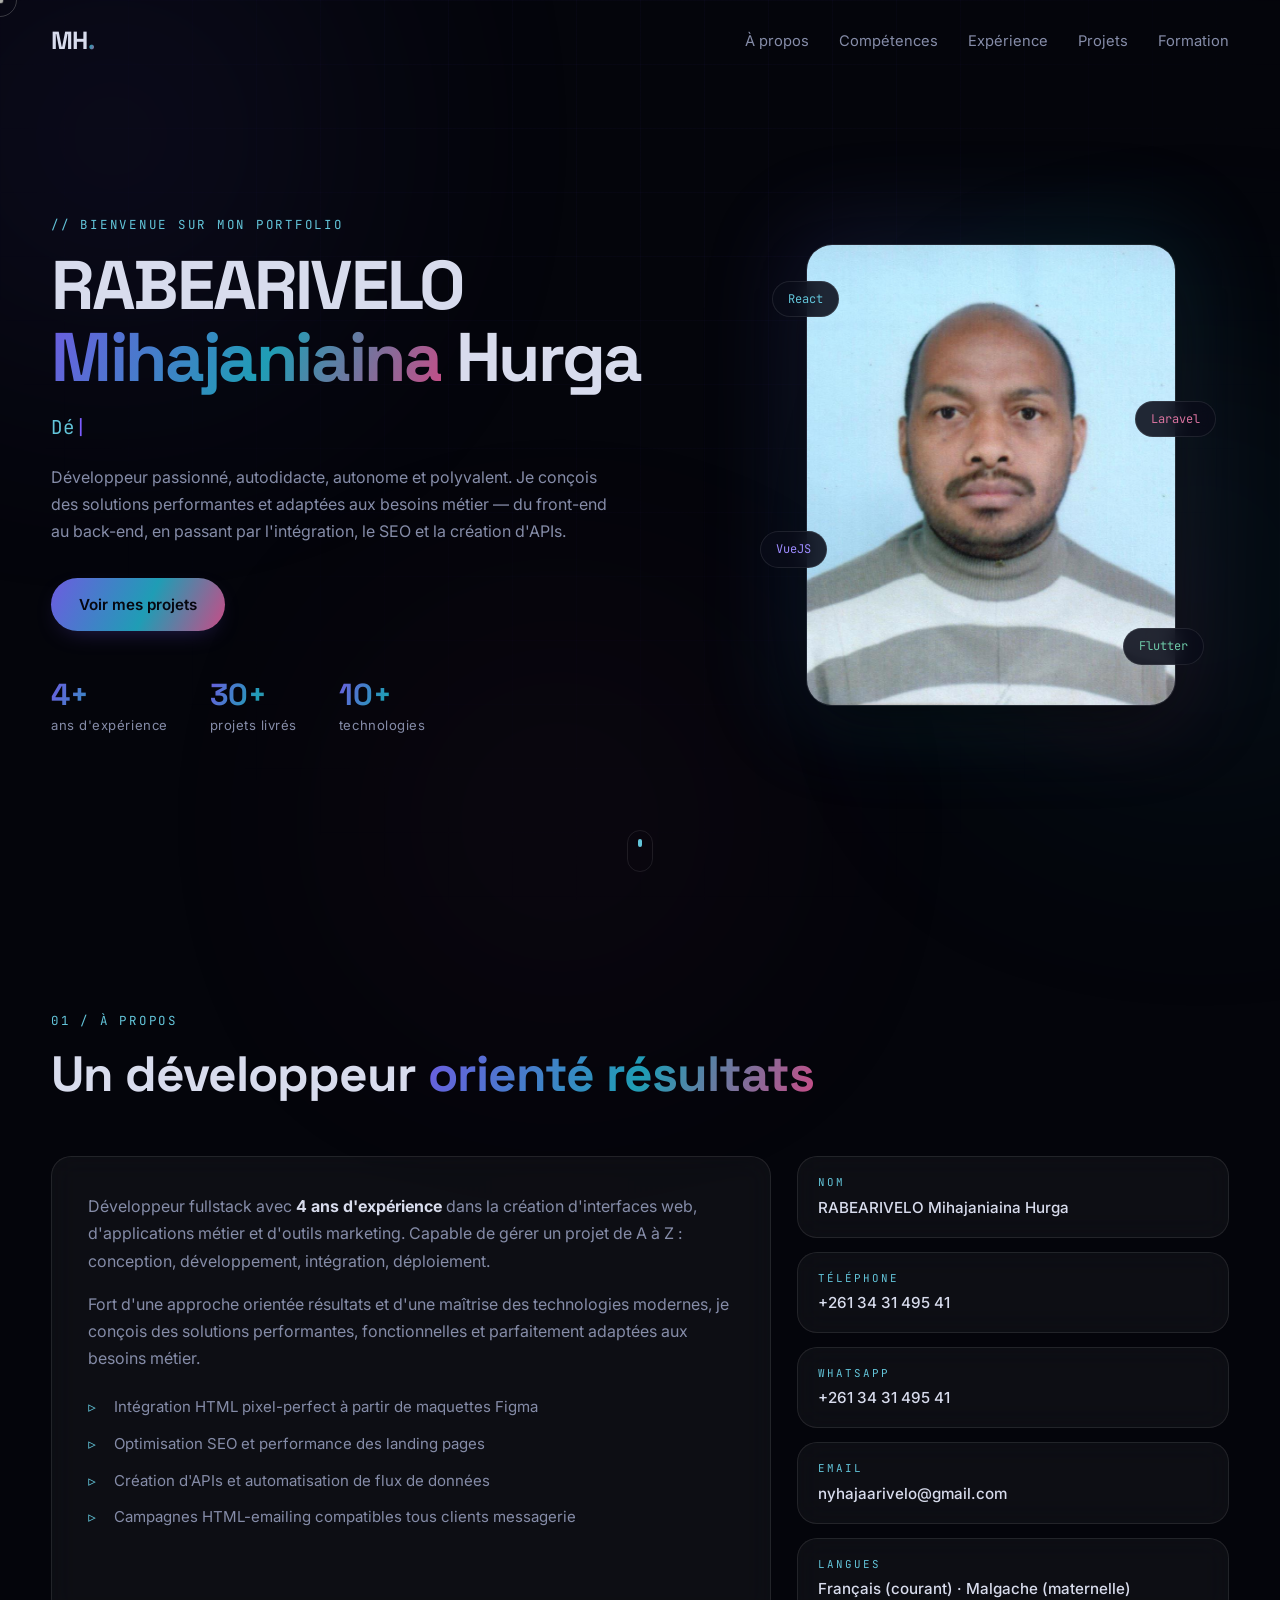
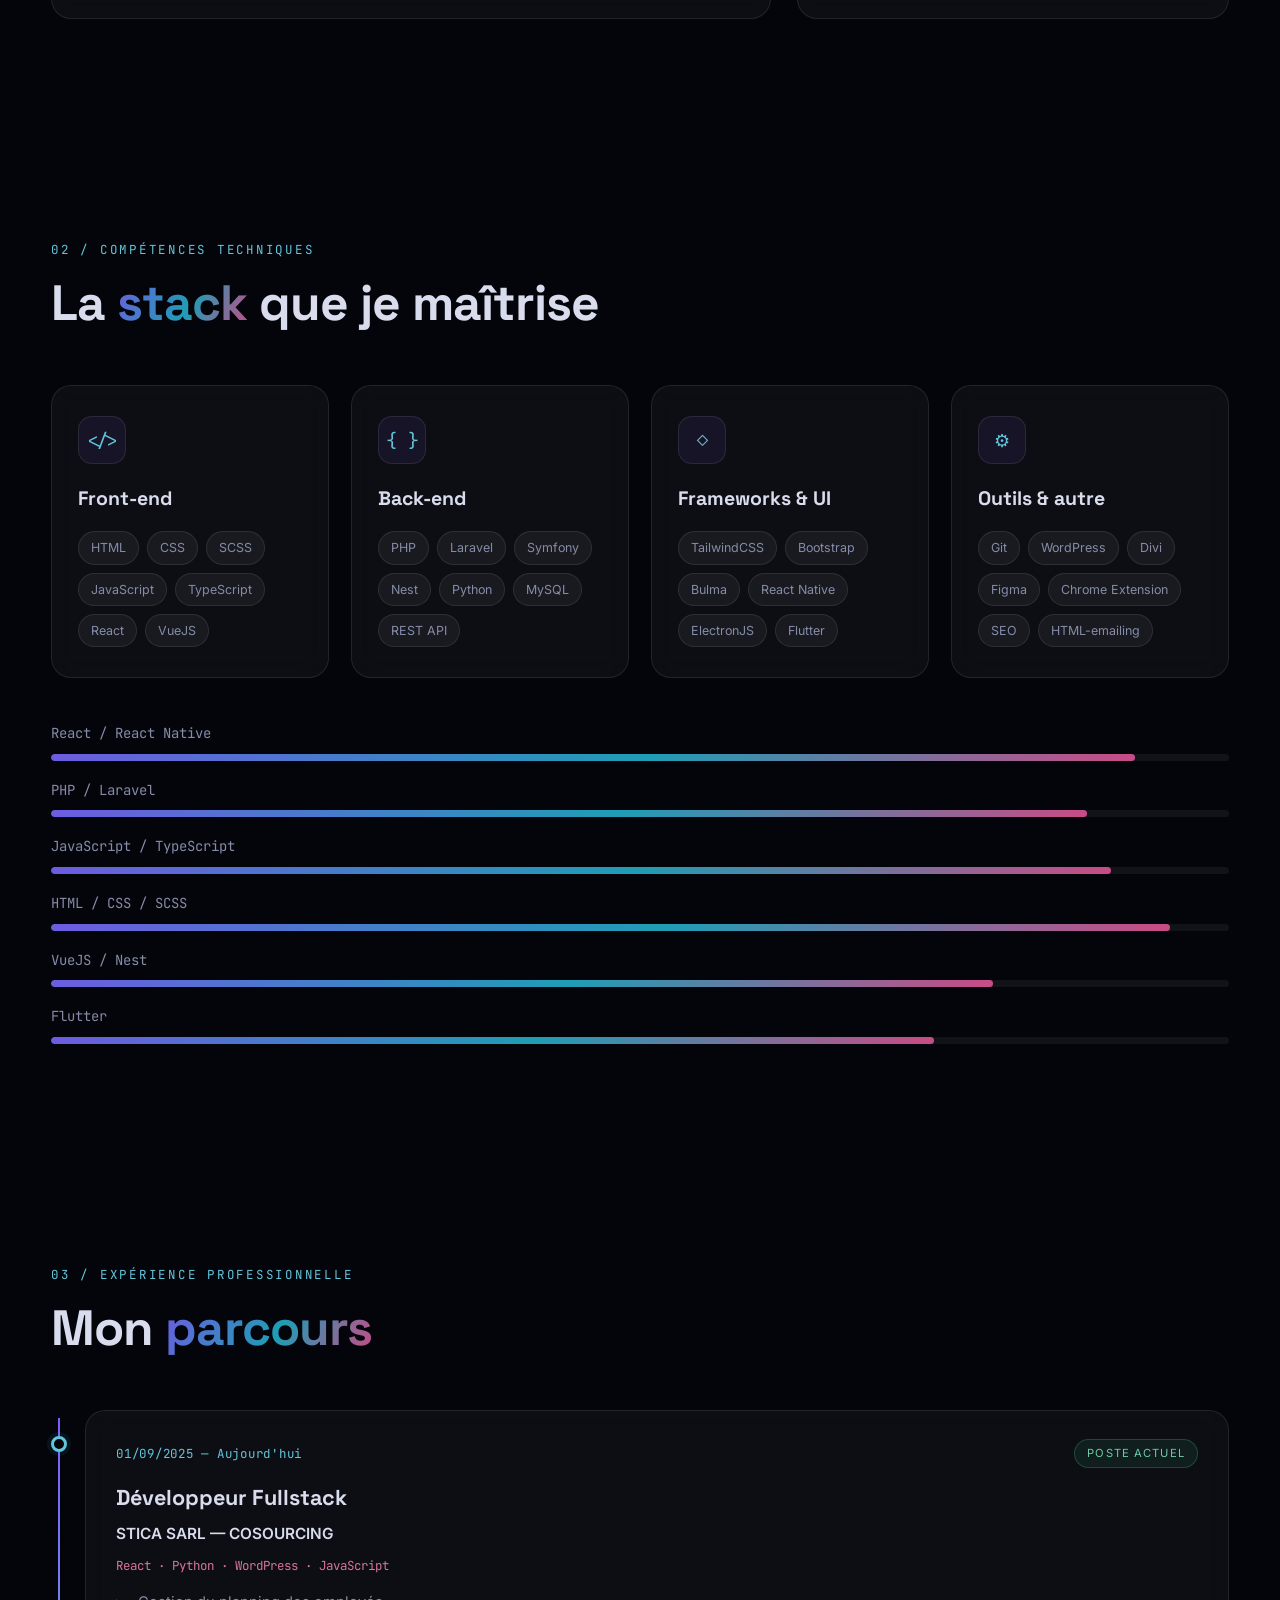
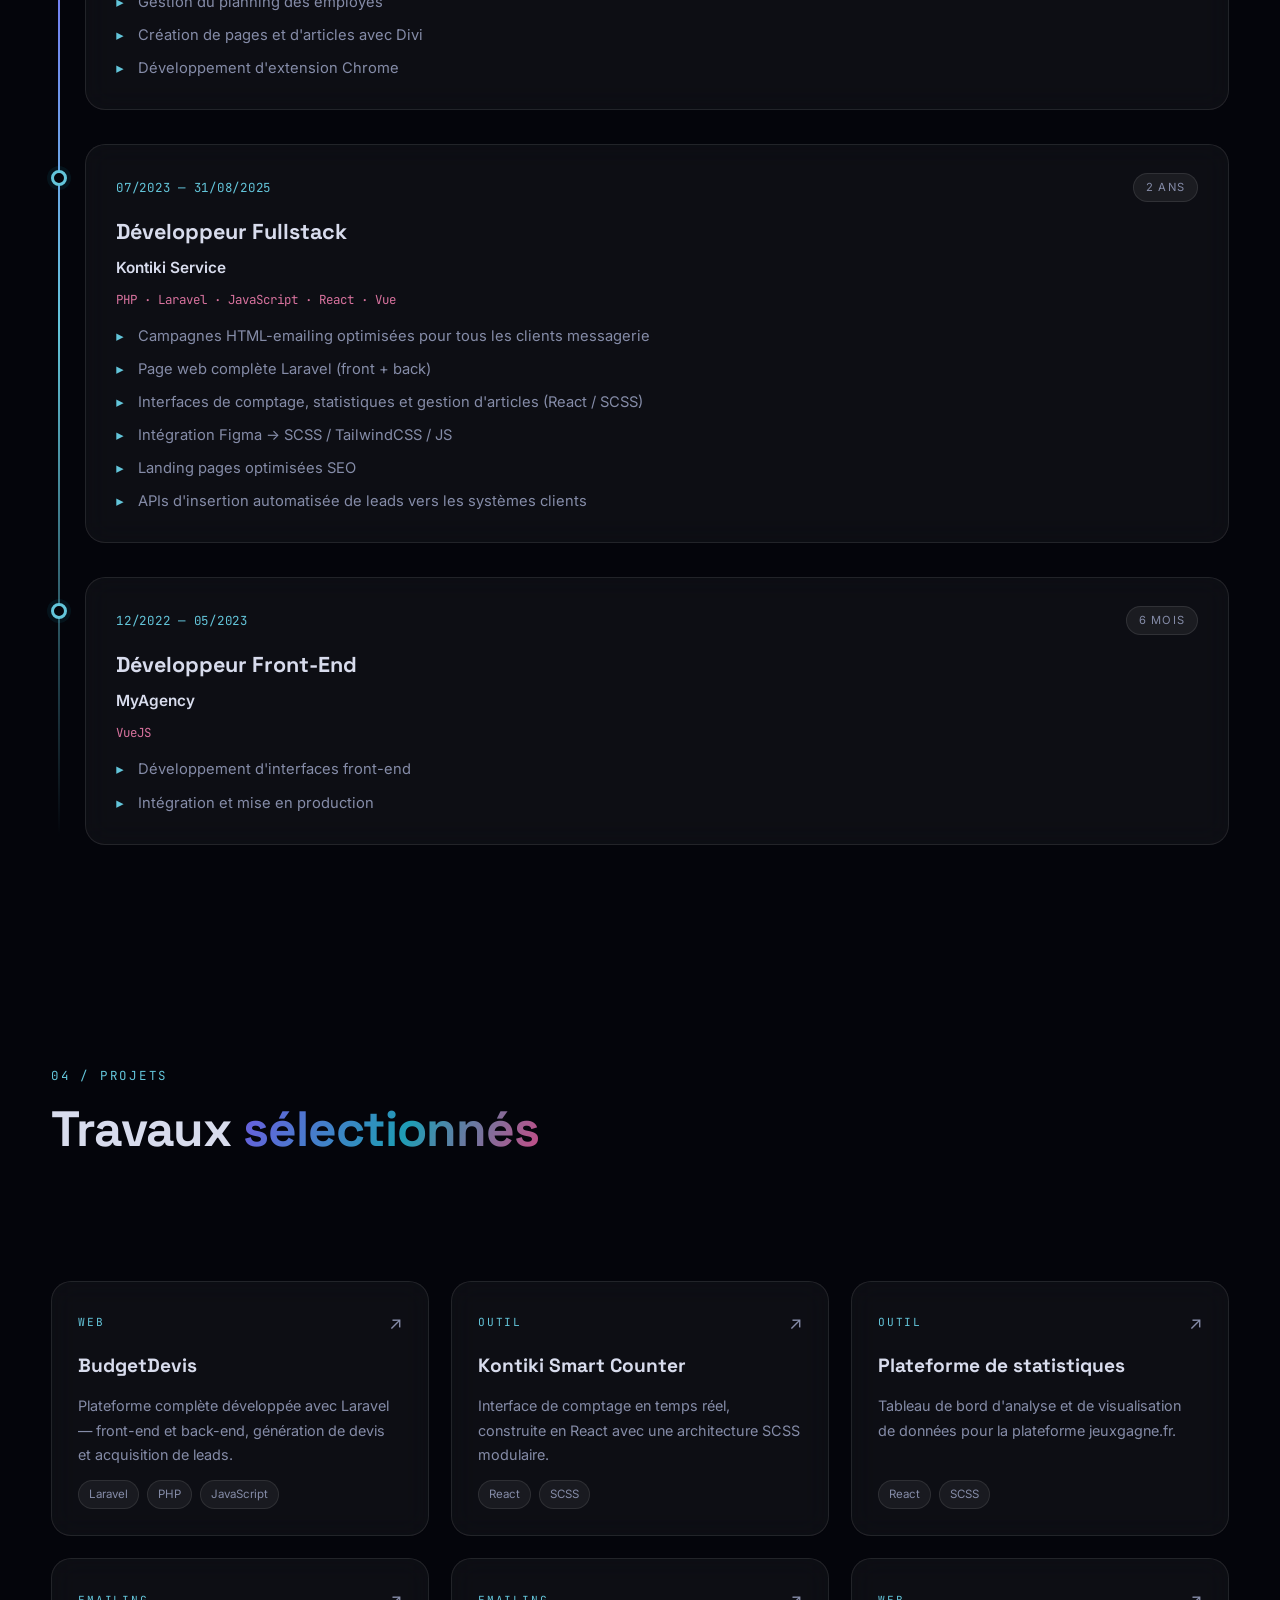
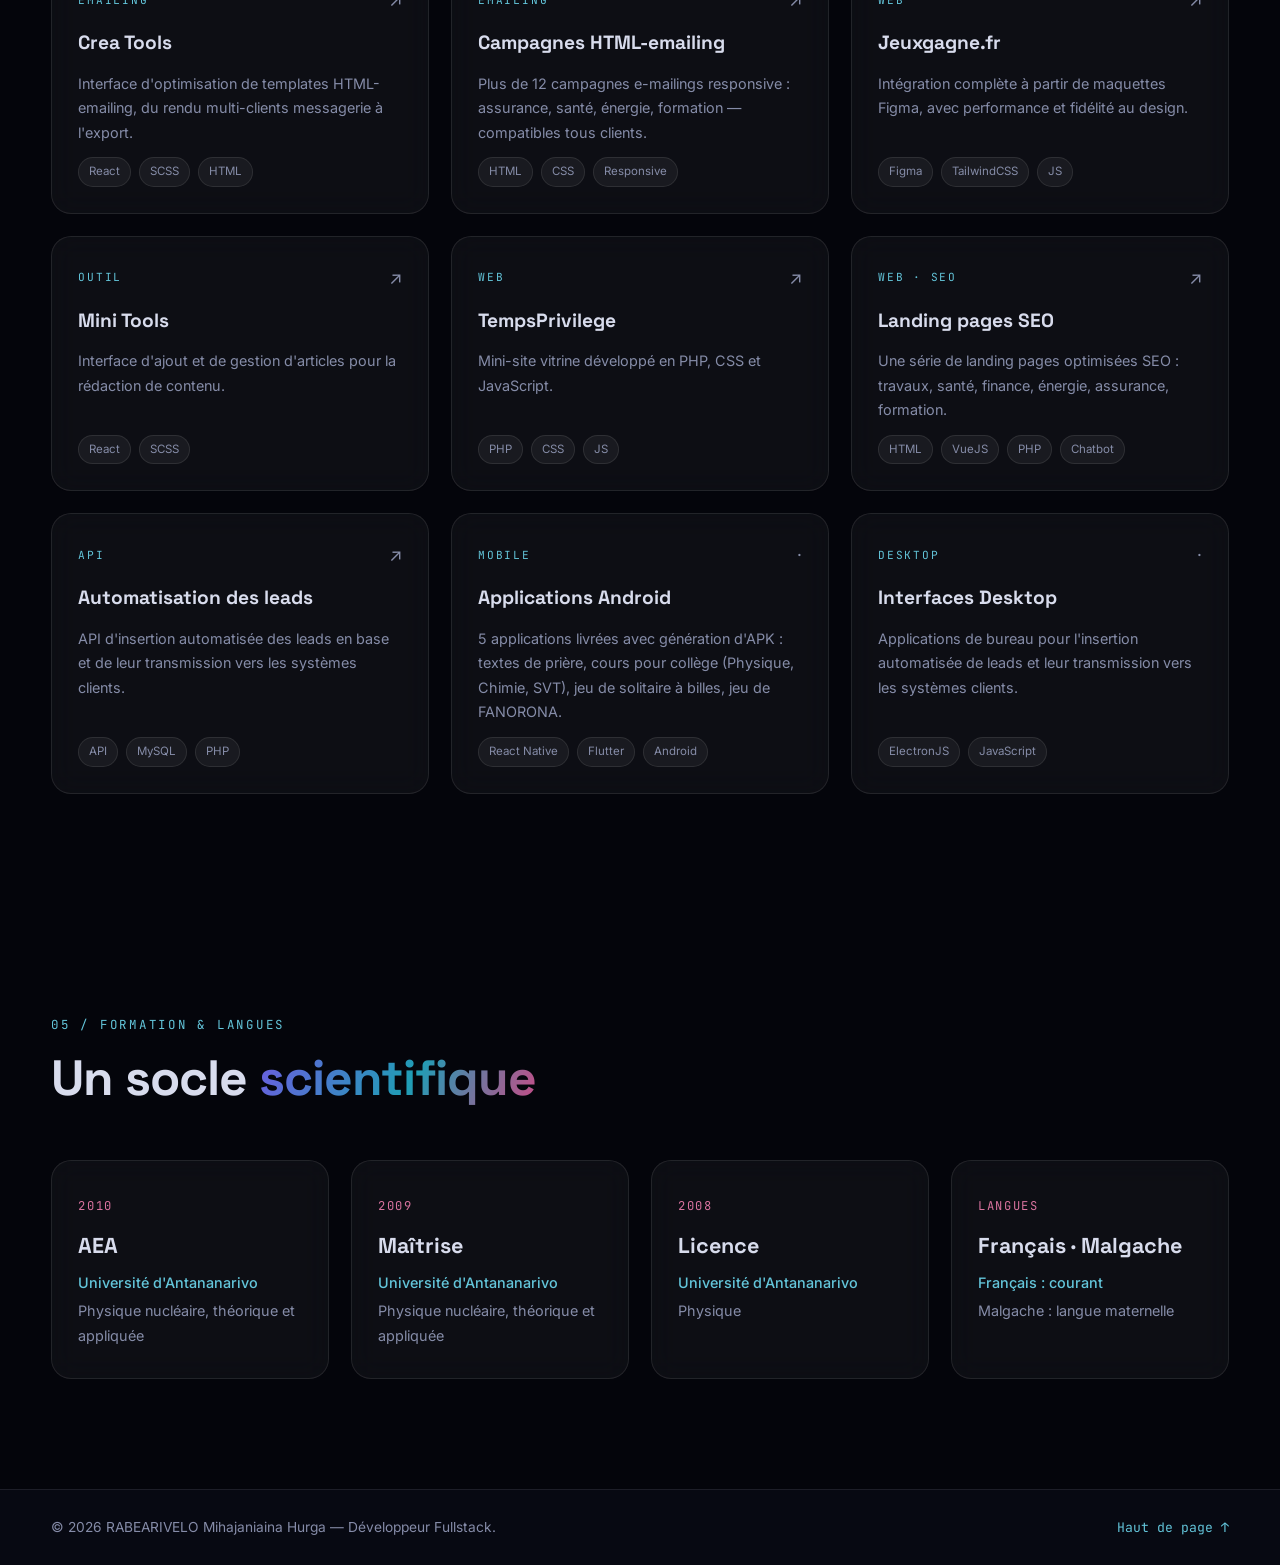
==== index.html @ 975bb6f0 "first commit" ====
<!DOCTYPE html>
<html lang="fr">
<head>
<meta charset="UTF-8" />
<meta name="viewport" content="width=device-width, initial-scale=1.0" />
<title>RABEARIVELO Mihajaniaina Hurga — Développeur Fullstack</title>
<meta name="description" content="Portfolio de RABEARIVELO Mihajaniaina Hurga, développeur fullstack avec 4 ans d'expérience : React, Laravel, VueJS, Flutter, APIs et intégration SEO." />
<link rel="preconnect" href="https://fonts.googleapis.com" />
<link rel="preconnect" href="https://fonts.gstatic.com" crossorigin />
<link href="https://fonts.googleapis.com/css2?family=Space+Grotesk:wght@400;500;600;700&family=Inter:wght@300;400;500;600&family=JetBrains+Mono:wght@400;500&display=swap" rel="stylesheet" />
<link rel="stylesheet" href="css/style.css" />
<noscript><style>.reveal{opacity:1 !important;transform:none !important}.bars .bar-track i{width:var(--w) !important}</style></noscript>
</head>
<body>

<div class="bg-grid" aria-hidden="true"></div>
<div class="orb orb-1" aria-hidden="true"></div>
<div class="orb orb-2" aria-hidden="true"></div>
<div class="orb orb-3" aria-hidden="true"></div>
<div class="cursor-dot" aria-hidden="true"></div>
<div class="cursor-ring" aria-hidden="true"></div>

<header class="nav" id="nav">
  <div class="container nav-inner">
    <a href="#home" class="logo">MH<span class="logo-dot">.</span></a>
    <nav class="nav-links" id="navLinks">
      <a href="#about">À propos</a>
      <a href="#skills">Compétences</a>
      <a href="#experience">Expérience</a>
      <a href="#projects">Projets</a>
      <a href="#education">Formation</a>
    </nav>
    <button class="nav-toggle" id="navToggle" aria-label="Ouvrir le menu" aria-expanded="false">
      <span></span><span></span><span></span>
    </button>
  </div>
</header>

<main>

<!-- ============ HERO ============ -->
<section class="hero" id="home">
  <div class="container hero-inner">
    <div class="hero-content reveal">
      <p class="eyebrow">// Bienvenue sur mon portfolio</p>
      <h1 class="hero-title">
        RABEARIVELO<br />
        <span class="grad">Mihajaniaina</span> Hurga
      </h1>
      <p class="hero-role">
        <span id="typewriter"></span><span class="caret">|</span>
      </p>
      <p class="hero-text">
        Développeur passionné, autodidacte, autonome et polyvalent. Je conçois des
        solutions performantes et adaptées aux besoins métier — du front-end au
        back-end, en passant par l'intégration, le SEO et la création d'APIs.
      </p>
      <div class="hero-actions">
        <a href="#projects" class="btn btn-primary">Voir mes projets</a>
      </div>
      <div class="hero-meta">
        <div><strong>4+</strong><span>ans d'expérience</span></div>
        <div><strong>30+</strong><span>projets livrés</span></div>
        <div><strong>10+</strong><span>technologies</span></div>
      </div>
    </div>

    <div class="hero-visual reveal">
      <div class="photo-frame">
        <div class="photo-ring"></div>
        <img src="assets/profile.jpg" alt="Portrait de RABEARIVELO Mihajaniaina Hurga" />
        <div class="photo-badge badge-1">React</div>
        <div class="photo-badge badge-2">Laravel</div>
        <div class="photo-badge badge-3">VueJS</div>
        <div class="photo-badge badge-4">Flutter</div>
      </div>
    </div>
  </div>
  <a href="#about" class="scroll-hint" aria-label="Défiler vers le bas">
    <span></span>
  </a>
</section>

<!-- ============ ABOUT ============ -->
<section class="section" id="about">
  <div class="container">
    <div class="section-head reveal">
      <p class="eyebrow">01 / À propos</p>
      <h2 class="section-title">Un développeur <span class="grad">orienté résultats</span></h2>
    </div>

    <div class="about-grid">
      <div class="about-card glass reveal">
        <p>
          Développeur fullstack avec <strong>4 ans d'expérience</strong> dans la création
          d'interfaces web, d'applications métier et d'outils marketing. Capable de gérer un
          projet de A à Z : conception, développement, intégration, déploiement.
        </p>
        <p>
          Fort d'une approche orientée résultats et d'une maîtrise des technologies modernes,
          je conçois des solutions performantes, fonctionnelles et parfaitement adaptées aux
          besoins métier.
        </p>
        <ul class="about-list">
          <li>Intégration HTML pixel-perfect à partir de maquettes Figma</li>
          <li>Optimisation SEO et performance des landing pages</li>
          <li>Création d'APIs et automatisation de flux de données</li>
          <li>Campagnes HTML-emailing compatibles tous clients messagerie</li>
        </ul>
      </div>

      <div class="info-stack reveal">
        <div class="info-card glass">
          <span class="info-label">Nom</span>
          <span class="info-value">RABEARIVELO Mihajaniaina Hurga</span>
        </div>
        <div class="info-card glass">
          <span class="info-label">Téléphone</span>
          <a class="info-value" href="tel:+261343149541">+261 34 31 495 41</a>
        </div>
        <div class="info-card glass">
          <span class="info-label">WhatsApp</span>
          <a class="info-value" href="https://wa.me/261343149541" target="_blank" rel="noopener">+261 34 31 495 41</a>
        </div>
        <div class="info-card glass">
          <span class="info-label">Email</span>
          <a class="info-value" href="mailto:nyhajaarivelo@gmail.com">nyhajaarivelo@gmail.com</a>
        </div>
        <div class="info-card glass">
          <span class="info-label">Langues</span>
          <span class="info-value">Français (courant) · Malgache (maternelle)</span>
        </div>
      </div>
    </div>
  </div>
</section>

<!-- ============ SKILLS ============ -->
<section class="section" id="skills">
  <div class="container">
    <div class="section-head reveal">
      <p class="eyebrow">02 / Compétences techniques</p>
      <h2 class="section-title">La <span class="grad">stack</span> que je maîtrise</h2>
    </div>

    <div class="skills-grid">
      <article class="skill-card glass reveal">
        <div class="skill-icon">&lt;/&gt;</div>
        <h3>Front-end</h3>
        <div class="chips">
          <span>HTML</span><span>CSS</span><span>SCSS</span><span>JavaScript</span>
          <span>TypeScript</span><span>React</span><span>VueJS</span>
        </div>
      </article>

      <article class="skill-card glass reveal">
        <div class="skill-icon">{ }</div>
        <h3>Back-end</h3>
        <div class="chips">
          <span>PHP</span><span>Laravel</span><span>Symfony</span><span>Nest</span>
          <span>Python</span><span>MySQL</span><span>REST API</span>
        </div>
      </article>

      <article class="skill-card glass reveal">
        <div class="skill-icon">◇</div>
        <h3>Frameworks &amp; UI</h3>
        <div class="chips">
          <span>TailwindCSS</span><span>Bootstrap</span><span>Bulma</span>
          <span>React Native</span><span>ElectronJS</span><span>Flutter</span>
        </div>
      </article>

      <article class="skill-card glass reveal">
        <div class="skill-icon">⚙</div>
        <h3>Outils &amp; autre</h3>
        <div class="chips">
          <span>Git</span><span>WordPress</span><span>Divi</span><span>Figma</span>
          <span>Chrome Extension</span><span>SEO</span><span>HTML-emailing</span>
        </div>
      </article>
    </div>

    <div class="bars reveal">
      <div class="bar"><span class="bar-label">React / React Native</span><div class="bar-track"><i style="--w:92%"></i></div></div>
      <div class="bar"><span class="bar-label">PHP / Laravel</span><div class="bar-track"><i style="--w:88%"></i></div></div>
      <div class="bar"><span class="bar-label">JavaScript / TypeScript</span><div class="bar-track"><i style="--w:90%"></i></div></div>
      <div class="bar"><span class="bar-label">HTML / CSS / SCSS</span><div class="bar-track"><i style="--w:95%"></i></div></div>
      <div class="bar"><span class="bar-label">VueJS / Nest</span><div class="bar-track"><i style="--w:80%"></i></div></div>
      <div class="bar"><span class="bar-label">Flutter</span><div class="bar-track"><i style="--w:75%"></i></div></div>
    </div>
  </div>
</section>

<!-- ============ EXPERIENCE ============ -->
<section class="section" id="experience">
  <div class="container">
    <div class="section-head reveal">
      <p class="eyebrow">03 / Expérience professionnelle</p>
      <h2 class="section-title">Mon <span class="grad">parcours</span></h2>
    </div>

    <div class="timeline">
      <article class="tl-item reveal">
        <div class="tl-dot"></div>
        <div class="tl-body glass">
          <div class="tl-top">
            <span class="tl-date">01/09/2025 — Aujourd'hui</span>
            <span class="tl-tag current">Poste actuel</span>
          </div>
          <h3>Développeur Fullstack</h3>
          <p class="tl-company">STICA SARL — COSOURCING</p>
          <p class="tl-stack">React · Python · WordPress · JavaScript</p>
          <ul>
            <li>Gestion du planning des employés</li>
            <li>Création de pages et d'articles avec Divi</li>
            <li>Développement d'extension Chrome</li>
          </ul>
        </div>
      </article>

      <article class="tl-item reveal">
        <div class="tl-dot"></div>
        <div class="tl-body glass">
          <div class="tl-top">
            <span class="tl-date">07/2023 — 31/08/2025</span>
            <span class="tl-tag">2 ans</span>
          </div>
          <h3>Développeur Fullstack</h3>
          <p class="tl-company">Kontiki Service</p>
          <p class="tl-stack">PHP · Laravel · JavaScript · React · Vue</p>
          <ul>
            <li>Campagnes HTML-emailing optimisées pour tous les clients messagerie</li>
            <li>Page web complète Laravel (front + back)</li>
            <li>Interfaces de comptage, statistiques et gestion d'articles (React / SCSS)</li>
            <li>Intégration Figma → SCSS / TailwindCSS / JS</li>
            <li>Landing pages optimisées SEO</li>
            <li>APIs d'insertion automatisée de leads vers les systèmes clients</li>
          </ul>
        </div>
      </article>

      <article class="tl-item reveal">
        <div class="tl-dot"></div>
        <div class="tl-body glass">
          <div class="tl-top">
            <span class="tl-date">12/2022 — 05/2023</span>
            <span class="tl-tag">6 mois</span>
          </div>
          <h3>Développeur Front-End</h3>
          <p class="tl-company">MyAgency</p>
          <p class="tl-stack">VueJS</p>
          <ul>
            <li>Développement d'interfaces front-end</li>
            <li>Intégration et mise en production</li>
          </ul>
        </div>
      </article>
    </div>
  </div>
</section>

<!-- ============ PROJECTS ============ -->
<section class="section" id="projects">
  <div class="container">
    <div class="section-head reveal">
      <p class="eyebrow">04 / Projets</p>
      <h2 class="section-title">Travaux <span class="grad">sélectionnés</span></h2>
    </div>

    <div class="filters reveal" id="filters">
      <button class="filter active" data-filter="all">Tous</button>
      <button class="filter" data-filter="web">Web</button>
      <button class="filter" data-filter="emailing">Emailing</button>
      <button class="filter" data-filter="tools">Outils</button>
      <button class="filter" data-filter="mobile">Mobile</button>
      <button class="filter" data-filter="desktop">Desktop</button>
    </div>

    <div class="projects-grid" id="projectsGrid">

      <a class="project glass reveal" data-cat="web" href="https://budgetdevis.com/" target="_blank" rel="noopener">
        <div class="project-top"><span class="project-cat">Web</span><span class="arrow">↗</span></div>
        <h3>BudgetDevis</h3>
        <p>Plateforme complète développée avec Laravel — front-end et back-end, génération de devis et acquisition de leads.</p>
        <div class="chips sm"><span>Laravel</span><span>PHP</span><span>JavaScript</span></div>
      </a>

      <a class="project glass reveal" data-cat="tools" href="https://budgetdevis.com/kontiki-smart-counter/" target="_blank" rel="noopener">
        <div class="project-top"><span class="project-cat">Outil</span><span class="arrow">↗</span></div>
        <h3>Kontiki Smart Counter</h3>
        <p>Interface de comptage en temps réel, construite en React avec une architecture SCSS modulaire.</p>
        <div class="chips sm"><span>React</span><span>SCSS</span></div>
      </a>

      <a class="project glass reveal" data-cat="tools" href="https://statistics.jeuxgagne.fr/plateforme/" target="_blank" rel="noopener">
        <div class="project-top"><span class="project-cat">Outil</span><span class="arrow">↗</span></div>
        <h3>Plateforme de statistiques</h3>
        <p>Tableau de bord d'analyse et de visualisation de données pour la plateforme jeuxgagne.fr.</p>
        <div class="chips sm"><span>React</span><span>SCSS</span></div>
      </a>

      <a class="project glass reveal" data-cat="emailing" href="https://budgetdevis.com/crea-tools/" target="_blank" rel="noopener">
        <div class="project-top"><span class="project-cat">Emailing</span><span class="arrow">↗</span></div>
        <h3>Crea Tools</h3>
        <p>Interface d'optimisation de templates HTML-emailing, du rendu multi-clients messagerie à l'export.</p>
        <div class="chips sm"><span>React</span><span>SCSS</span><span>HTML</span></div>
      </a>

      <a class="project glass reveal" data-cat="emailing" href="https://budgetdevis.com/html-emailing/mutuelle-sante.html" target="_blank" rel="noopener">
        <div class="project-top"><span class="project-cat">Emailing</span><span class="arrow">↗</span></div>
        <h3>Campagnes HTML-emailing</h3>
        <p>Plus de 12 campagnes e-mailings responsive : assurance, santé, énergie, formation — compatibles tous clients.</p>
        <div class="chips sm"><span>HTML</span><span>CSS</span><span>Responsive</span></div>
      </a>

      <a class="project glass reveal" data-cat="web" href="https://jeuxgagne.fr" target="_blank" rel="noopener">
        <div class="project-top"><span class="project-cat">Web</span><span class="arrow">↗</span></div>
        <h3>Jeuxgagne.fr</h3>
        <p>Intégration complète à partir de maquettes Figma, avec performance et fidélité au design.</p>
        <div class="chips sm"><span>Figma</span><span>TailwindCSS</span><span>JS</span></div>
      </a>

      <a class="project glass reveal" data-cat="tools" href="https://budgetdevis.com/mini-tools/" target="_blank" rel="noopener">
        <div class="project-top"><span class="project-cat">Outil</span><span class="arrow">↗</span></div>
        <h3>Mini Tools</h3>
        <p>Interface d'ajout et de gestion d'articles pour la rédaction de contenu.</p>
        <div class="chips sm"><span>React</span><span>SCSS</span></div>
      </a>

      <a class="project glass reveal" data-cat="web" href="https://tempsprivilege.com/" target="_blank" rel="noopener">
        <div class="project-top"><span class="project-cat">Web</span><span class="arrow">↗</span></div>
        <h3>TempsPrivilege</h3>
        <p>Mini-site vitrine développé en PHP, CSS et JavaScript.</p>
        <div class="chips sm"><span>PHP</span><span>CSS</span><span>JS</span></div>
      </a>

      <a class="project glass reveal" data-cat="web" href="https://budgetdevis.com/travaux-et-renovation/panneau-solaire/" target="_blank" rel="noopener">
        <div class="project-top"><span class="project-cat">Web · SEO</span><span class="arrow">↗</span></div>
        <h3>Landing pages SEO</h3>
        <p>Une série de landing pages optimisées SEO : travaux, santé, finance, énergie, assurance, formation.</p>
        <div class="chips sm"><span>HTML</span><span>VueJS</span><span>PHP</span><span>Chatbot</span></div>
      </a>

      <a class="project glass reveal" data-cat="web" href="https://budgetdevis.com/" target="_blank" rel="noopener">
        <div class="project-top"><span class="project-cat">API</span><span class="arrow">↗</span></div>
        <h3>Automatisation des leads</h3>
        <p>API d'insertion automatisée des leads en base et de leur transmission vers les systèmes clients.</p>
        <div class="chips sm"><span>API</span><span>MySQL</span><span>PHP</span></div>
      </a>

      <article class="project glass reveal" data-cat="mobile">
        <div class="project-top"><span class="project-cat">Mobile</span><span class="arrow">·</span></div>
        <h3>Applications Android</h3>
        <p>5 applications livrées avec génération d'APK : textes de prière, cours pour collège (Physique, Chimie, SVT), jeu de solitaire à billes, jeu de FANORONA.</p>
        <div class="chips sm"><span>React Native</span><span>Flutter</span><span>Android</span></div>
      </article>

      <article class="project glass reveal" data-cat="desktop">
        <div class="project-top"><span class="project-cat">Desktop</span><span class="arrow">·</span></div>
        <h3>Interfaces Desktop</h3>
        <p>Applications de bureau pour l'insertion automatisée de leads et leur transmission vers les systèmes clients.</p>
        <div class="chips sm"><span>ElectronJS</span><span>JavaScript</span></div>
      </article>

    </div>
  </div>
</section>

<!-- ============ EDUCATION ============ -->
<section class="section" id="education">
  <div class="container">
    <div class="section-head reveal">
      <p class="eyebrow">05 / Formation &amp; langues</p>
      <h2 class="section-title">Un socle <span class="grad">scientifique</span></h2>
    </div>

    <div class="edu-grid">
      <article class="edu-card glass reveal">
        <span class="edu-year">2010</span>
        <h3>AEA</h3>
        <p class="edu-school">Université d'Antananarivo</p>
        <p class="edu-field">Physique nucléaire, théorique et appliquée</p>
      </article>
      <article class="edu-card glass reveal">
        <span class="edu-year">2009</span>
        <h3>Maîtrise</h3>
        <p class="edu-school">Université d'Antananarivo</p>
        <p class="edu-field">Physique nucléaire, théorique et appliquée</p>
      </article>
      <article class="edu-card glass reveal">
        <span class="edu-year">2008</span>
        <h3>Licence</h3>
        <p class="edu-school">Université d'Antananarivo</p>
        <p class="edu-field">Physique</p>
      </article>
      <article class="edu-card glass reveal">
        <span class="edu-year">Langues</span>
        <h3>Français · Malgache</h3>
        <p class="edu-school">Français : courant</p>
        <p class="edu-field">Malgache : langue maternelle</p>
      </article>
    </div>
  </div>
</section>

</main>

<footer class="footer">
  <div class="container footer-inner">
    <p>© <span id="year"></span> RABEARIVELO Mihajaniaina Hurga — Développeur Fullstack.</p>
    <a href="#home" class="to-top">Haut de page ↑</a>
  </div>
</footer>

<script src="js/main.js"></script>
</body>
</html>
---- css/style.css ----
/* =========================================================
   PORTFOLIO — RABEARIVELO Mihajaniaina Hurga
   Dark & futuriste
   ========================================================= */

:root {
  --bg: #04050b;
  --bg-2: #0a0c18;
  --surface: rgba(255, 255, 255, 0.04);
  --surface-2: rgba(255, 255, 255, 0.07);
  --line: rgba(255, 255, 255, 0.09);
  --text: #d8dced;
  --muted: #858ca8;
  --brand: #7c5cff;
  --brand-2: #63c5da;
  --brand-3: #d9739f;
  --grad: linear-gradient(115deg, #6d5ce0 0%, #1f9db5 55%, #c94b86 100%);
  --radius: 20px;
  --radius-sm: 12px;
  --shadow: 0 24px 60px -20px rgba(0, 0, 0, 0.75);
  --font: "Inter", system-ui, sans-serif;
  --display: "Space Grotesk", "Inter", sans-serif;
  --mono: "JetBrains Mono", monospace;
}

* { margin: 0; padding: 0; box-sizing: border-box; }

html { scroll-behavior: smooth; }

body {
  font-family: var(--font);
  background: var(--bg);
  color: var(--text);
  line-height: 1.7;
  overflow-x: hidden;
  -webkit-font-smoothing: antialiased;
}

img { max-width: 100%; display: block; }
a { color: inherit; text-decoration: none; }
button { font-family: inherit; cursor: pointer; border: none; background: none; color: inherit; }

::selection { background: var(--brand); color: #fff; }

::-webkit-scrollbar { width: 9px; }
::-webkit-scrollbar-track { background: var(--bg); }
::-webkit-scrollbar-thumb {
  background: #363b57;
  border-radius: 99px;
}

.container { width: min(1180px, 92%); margin-inline: auto; }

/* ---------- Decorations ---------- */
.bg-grid {
  position: fixed;
  inset: 0;
  background-image:
    linear-gradient(rgba(124, 92, 255, 0.03) 1px, transparent 1px),
    linear-gradient(90deg, rgba(124, 92, 255, 0.03) 1px, transparent 1px);
  background-size: 64px 64px;
  mask-image: radial-gradient(ellipse at 50% 0%, #000 20%, transparent 78%);
  z-index: -3;
  pointer-events: none;
}

.orb {
  position: fixed;
  border-radius: 50%;
  filter: blur(140px);
  opacity: 0.14;
  z-index: -2;
  pointer-events: none;
  animation: float 26s ease-in-out infinite;
}
.orb-1 { width: 380px; height: 380px; top: -6%; left: -6%; background: #6d5ce0; }
.orb-2 { width: 340px; height: 340px; top: 45%; right: -7%; background: #1f9db5; animation-delay: -5s; }
.orb-3 { width: 300px; height: 300px; bottom: -8%; left: 32%; background: #c94b86; opacity: 0.1; animation-delay: -9s; }

@keyframes float {
  0%, 100% { transform: translate3d(0, 0, 0) scale(1); }
  50% { transform: translate3d(0, -40px, 0) scale(1.08); }
}

/* ---------- Custom cursor ---------- */
.cursor-dot, .cursor-ring {
  position: fixed;
  top: 0; left: 0;
  border-radius: 50%;
  pointer-events: none;
  z-index: 9999;
  mix-blend-mode: difference;
  opacity: 0.7;
}
.cursor-dot { width: 7px; height: 7px; background: #fff; transform: translate(-50%, -50%); }
.cursor-ring {
  width: 34px; height: 34px;
  border: 1.5px solid rgba(255, 255, 255, 0.3);
  transform: translate(-50%, -50%);
  transition: width .25s ease, height .25s ease, background .25s ease;
}
body.hovering .cursor-ring { width: 54px; height: 54px; background: rgba(124, 92, 255, 0.1); }

/* ---------- Typography helpers ---------- */
.grad {
  background: var(--grad);
  -webkit-background-clip: text;
  background-clip: text;
  color: transparent;
}

.eyebrow {
  font-family: var(--mono);
  font-size: 0.78rem;
  letter-spacing: 0.22em;
  text-transform: uppercase;
  color: var(--brand-2);
  margin-bottom: 14px;
}

.section { padding: 110px 0; position: relative; }
.section-head { margin-bottom: 54px; }
.section-title {
  font-family: var(--display);
  font-size: clamp(2rem, 4.4vw, 3.1rem);
  font-weight: 700;
  line-height: 1.15;
  letter-spacing: -0.02em;
}

/* ---------- Glass ---------- */
.glass {
  background: var(--surface);
  border: 1px solid var(--line);
  border-radius: var(--radius);
  backdrop-filter: blur(14px);
  -webkit-backdrop-filter: blur(14px);
}

/* ---------- Buttons ---------- */
.btn {
  display: inline-flex;
  align-items: center;
  justify-content: center;
  gap: 8px;
  padding: 14px 28px;
  border-radius: 99px;
  font-weight: 600;
  font-size: 0.95rem;
  transition: transform .3s cubic-bezier(.2,.8,.3,1), box-shadow .3s, background .3s, border-color .3s;
}
.btn-primary {
  background: var(--grad);
  color: #06070f;
  box-shadow: 0 8px 26px -12px rgba(124, 92, 255, 0.4);
}
.btn-primary:hover { transform: translateY(-3px); box-shadow: 0 12px 30px -14px rgba(124, 92, 255, 0.55); }

/* ---------- Nav ---------- */
.nav {
  position: fixed;
  top: 0; left: 0; right: 0;
  z-index: 100;
  padding: 20px 0;
  transition: padding .35s, background .35s, border-color .35s, backdrop-filter .35s;
  border-bottom: 1px solid transparent;
}
.nav.scrolled {
  padding: 12px 0;
  background: rgba(5, 6, 13, 0.82);
  backdrop-filter: blur(16px);
  border-bottom-color: var(--line);
}
.nav-inner { display: flex; align-items: center; justify-content: space-between; }

.logo {
  font-family: var(--display);
  font-size: 1.55rem;
  font-weight: 700;
  letter-spacing: -0.03em;
}
.logo-dot {
  background: var(--grad);
  -webkit-background-clip: text;
  background-clip: text;
  color: transparent;
}

.nav-links { display: flex; align-items: center; gap: 30px; }
.nav-links a {
  font-size: 0.92rem;
  color: var(--muted);
  position: relative;
  transition: color .3s;
}
.nav-links a::after {
  content: "";
  position: absolute;
  left: 0; bottom: -6px;
  width: 0; height: 2px;
  background: var(--grad);
  transition: width .35s;
}
.nav-links a:hover { color: var(--text); }
.nav-links a:hover::after { width: 100%; }
.nav-links a.active { color: var(--text); }

.nav-toggle { display: none; flex-direction: column; gap: 5px; padding: 8px; }
.nav-toggle span {
  width: 24px; height: 2px;
  background: var(--text);
  border-radius: 2px;
  transition: transform .3s, opacity .3s;
}
.nav-toggle.open span:nth-child(1) { transform: translateY(7px) rotate(45deg); }
.nav-toggle.open span:nth-child(2) { opacity: 0; }
.nav-toggle.open span:nth-child(3) { transform: translateY(-7px) rotate(-45deg); }

/* ---------- Hero ---------- */
.hero {
  min-height: 100vh;
  display: flex;
  align-items: center;
  padding: 130px 0 80px;
  position: relative;
}
.hero-inner {
  display: grid;
  grid-template-columns: 1.15fr 0.85fr;
  gap: 60px;
  align-items: center;
}

.hero-title {
  font-family: var(--display);
  font-size: clamp(2.4rem, 5.6vw, 4.3rem);
  font-weight: 700;
  line-height: 1.05;
  letter-spacing: -0.035em;
  margin-bottom: 18px;
}

.hero-role {
  font-family: var(--mono);
  font-size: clamp(0.95rem, 2vw, 1.2rem);
  color: var(--brand-2);
  margin-bottom: 20px;
  min-height: 1.6em;
}
.caret { animation: blink 1s steps(1) infinite; color: var(--brand); }
@keyframes blink { 50% { opacity: 0; } }

.hero-text { color: var(--muted); max-width: 560px; margin-bottom: 32px; }

.hero-actions { display: flex; flex-wrap: wrap; gap: 14px; margin-bottom: 46px; }

.hero-meta { display: flex; gap: 42px; flex-wrap: wrap; }
.hero-meta div { display: flex; flex-direction: column; }
.hero-meta strong {
  font-family: var(--display);
  font-size: 1.9rem;
  background: var(--grad);
  -webkit-background-clip: text;
  background-clip: text;
  color: transparent;
  line-height: 1.2;
}
.hero-meta span { font-size: 0.82rem; color: var(--muted); letter-spacing: 0.04em; }

/* Photo */
.hero-visual { display: flex; justify-content: center; }
.photo-frame { position: relative; width: min(370px, 88%); }
.photo-frame img {
  position: relative;
  z-index: 2;
  aspect-ratio: 4 / 5;
  object-fit: cover;
  border-radius: 26px;
  border: 1px solid var(--line);
  box-shadow: var(--shadow);
}
.photo-ring {
  position: absolute;
  inset: -16px;
  border-radius: 34px;
  background: var(--grad);
  opacity: 0.16;
  filter: blur(48px);
  z-index: 1;
  animation: pulse 5s ease-in-out infinite;
}
@keyframes pulse { 0%,100% { opacity: .1; transform: scale(1); } 50% { opacity: .2; transform: scale(1.02); } }

.photo-badge {
  position: absolute;
  z-index: 3;
  padding: 7px 15px;
  border-radius: 99px;
  font-family: var(--mono);
  font-size: 0.75rem;
  background: rgba(10, 12, 24, 0.88);
  border: 1px solid var(--line);
  backdrop-filter: blur(10px);
  animation: bob 5s ease-in-out infinite;
}
.badge-1 { top: 8%; left: -34px; color: #63c5da; }
.badge-2 { top: 34%; right: -40px; color: #d9739f; animation-delay: -1.4s; }
.badge-3 { bottom: 30%; left: -46px; color: #9d8bff; animation-delay: -2.6s; }
.badge-4 { bottom: 9%; right: -28px; color: #6ec9a8; animation-delay: -3.8s; }
@keyframes bob { 0%,100% { transform: translateY(0); } 50% { transform: translateY(-12px); } }

.scroll-hint {
  position: absolute;
  left: 50%; bottom: 28px;
  transform: translateX(-50%);
  width: 26px; height: 42px;
  border: 1.5px solid var(--line);
  border-radius: 99px;
  display: flex;
  justify-content: center;
  padding-top: 8px;
}
.scroll-hint span {
  width: 4px; height: 8px;
  border-radius: 4px;
  background: var(--brand-2);
  animation: wheel 1.6s ease-in-out infinite;
}
@keyframes wheel { 0% { opacity: 0; transform: translateY(-4px); } 40% { opacity: 1; } 100% { opacity: 0; transform: translateY(14px); } }

/* ---------- About ---------- */
.about-grid { display: grid; grid-template-columns: 1.25fr 0.75fr; gap: 26px; }
.about-card { padding: 36px; }
.about-card p { color: var(--muted); margin-bottom: 16px; }
.about-card strong { color: var(--text); }
.about-list { list-style: none; margin-top: 22px; display: grid; gap: 11px; }
.about-list li {
  position: relative;
  padding-left: 26px;
  font-size: 0.94rem;
  color: var(--muted);
}
.about-list li::before {
  content: "▹";
  position: absolute;
  left: 0;
  color: var(--brand-2);
}

.info-stack { display: grid; gap: 14px; align-content: start; }
.info-card {
  padding: 16px 20px;
  display: flex;
  flex-direction: column;
  gap: 3px;
  transition: transform .3s, border-color .3s, background .3s;
}
.info-card:hover { transform: translateX(6px); border-color: rgba(124, 92, 255, 0.3); background: var(--surface-2); }
.info-label {
  font-family: var(--mono);
  font-size: 0.68rem;
  letter-spacing: 0.18em;
  text-transform: uppercase;
  color: var(--brand-2);
}
.info-value { font-size: 0.95rem; font-weight: 500; word-break: break-word; }
a.info-value:hover { color: var(--brand-2); }

/* ---------- Skills ---------- */
.skills-grid { display: grid; grid-template-columns: repeat(auto-fit, minmax(255px, 1fr)); gap: 22px; }
.skill-card {
  padding: 30px 26px;
  transition: transform .35s, border-color .35s, background .35s;
  position: relative;
  overflow: hidden;
}
.skill-card::before {
  content: "";
  position: absolute;
  inset: 0;
  background: radial-gradient(400px circle at var(--mx, 50%) var(--my, 50%), rgba(124, 92, 255, 0.07), transparent 65%);
  opacity: 0;
  transition: opacity .4s;
}
.skill-card:hover::before { opacity: 1; }
.skill-card:hover { transform: translateY(-7px); border-color: rgba(124, 92, 255, 0.28); }
.skill-icon {
  font-family: var(--mono);
  font-size: 1.15rem;
  color: var(--brand-2);
  width: 48px; height: 48px;
  display: grid;
  place-items: center;
  border-radius: 14px;
  background: rgba(124, 92, 255, 0.08);
  border: 1px solid var(--line);
  margin-bottom: 18px;
}
.skill-card h3 {
  font-family: var(--display);
  font-size: 1.22rem;
  margin-bottom: 16px;
}

.chips { display: flex; flex-wrap: wrap; gap: 8px; position: relative; z-index: 1; }
.chips span {
  font-size: 0.78rem;
  padding: 5px 12px;
  border-radius: 99px;
  background: rgba(255, 255, 255, 0.05);
  border: 1px solid var(--line);
  color: var(--muted);
  transition: color .3s, border-color .3s, background .3s;
}
.chips span:hover { color: var(--text); border-color: var(--brand); background: rgba(124, 92, 255, 0.1); }
.chips.sm span { font-size: 0.72rem; padding: 4px 10px; }

.bars { margin-top: 44px; display: grid; gap: 18px; }
.bar { display: grid; gap: 8px; }
.bar-label { font-size: 0.87rem; color: var(--muted); font-family: var(--mono); }
.bar-track {
  height: 7px;
  border-radius: 99px;
  background: rgba(255, 255, 255, 0.06);
  overflow: hidden;
}
.bar-track i {
  display: block;
  height: 100%;
  width: 0;
  border-radius: 99px;
  background: var(--grad);
  transition: width 1.4s cubic-bezier(.2,.8,.3,1);
}
.bars.in-view .bar-track i { width: var(--w); }

/* ---------- Timeline ---------- */
.timeline { position: relative; display: grid; gap: 34px; padding-left: 34px; }
.timeline::before {
  content: "";
  position: absolute;
  left: 7px; top: 8px; bottom: 8px;
  width: 2px;
  background: linear-gradient(180deg, var(--brand), var(--brand-2), transparent);
}
.tl-item { position: relative; }
.tl-dot {
  position: absolute;
  left: -34px; top: 26px;
  width: 16px; height: 16px;
  border-radius: 50%;
  background: var(--bg);
  border: 3px solid var(--brand-2);
  box-shadow: 0 0 0 4px rgba(34, 211, 238, 0.07);
}
.tl-body { padding: 28px 30px; transition: transform .35s, border-color .35s; }
.tl-body:hover { transform: translateX(8px); border-color: rgba(34, 211, 238, 0.24); }
.tl-top { display: flex; align-items: center; justify-content: space-between; gap: 14px; flex-wrap: wrap; margin-bottom: 12px; }
.tl-date { font-family: var(--mono); font-size: 0.78rem; color: var(--brand-2); letter-spacing: 0.06em; }
.tl-tag {
  font-size: 0.7rem;
  padding: 4px 12px;
  border-radius: 99px;
  background: rgba(255, 255, 255, 0.06);
  border: 1px solid var(--line);
  color: var(--muted);
  text-transform: uppercase;
  letter-spacing: 0.1em;
}
.tl-tag.current { background: rgba(52, 211, 153, 0.08); border-color: rgba(52, 211, 153, 0.25); color: #6ec9a8; }
.tl-body h3 { font-family: var(--display); font-size: 1.35rem; margin-bottom: 4px; }
.tl-company { color: var(--text); font-weight: 600; font-size: 0.96rem; }
.tl-stack {
  font-family: var(--mono);
  font-size: 0.78rem;
  color: var(--brand-3);
  margin: 8px 0 14px;
}
.tl-body ul { list-style: none; display: grid; gap: 8px; }
.tl-body li {
  position: relative;
  padding-left: 22px;
  font-size: 0.92rem;
  color: var(--muted);
}
.tl-body li::before { content: "▸"; position: absolute; left: 0; color: var(--brand-2); }

/* ---------- Projects ---------- */
.filters { display: flex; flex-wrap: wrap; gap: 10px; margin-bottom: 34px; }
.filter {
  padding: 9px 20px;
  border-radius: 99px;
  border: 1px solid var(--line);
  background: var(--surface);
  font-size: 0.87rem;
  color: var(--muted);
  transition: all .3s;
}
.filter:hover { color: var(--text); border-color: var(--brand); }
.filter.active { background: rgba(124, 92, 255, 0.16); color: var(--text); border-color: var(--brand); font-weight: 600; }

.projects-grid { display: grid; grid-template-columns: repeat(auto-fill, minmax(310px, 1fr)); gap: 22px; }
.project {
  padding: 26px;
  display: flex;
  flex-direction: column;
  gap: 12px;
  transition: transform .35s, border-color .35s, background .35s, opacity .3s;
  position: relative;
  overflow: hidden;
}
.project::after {
  content: "";
  position: absolute;
  top: 0; left: 0;
  width: 100%; height: 3px;
  background: var(--grad);
  transform: scaleX(0);
  transform-origin: left;
  transition: transform .45s;
}
.project:hover::after { transform: scaleX(1); }
.project:hover { transform: translateY(-7px); border-color: rgba(124, 92, 255, 0.28); background: var(--surface-2); }
.project.hide { display: none; }
.project-top { display: flex; align-items: center; justify-content: space-between; }
.project-cat {
  font-family: var(--mono);
  font-size: 0.7rem;
  letter-spacing: 0.16em;
  text-transform: uppercase;
  color: var(--brand-2);
}
.arrow { color: var(--muted); font-size: 1.1rem; transition: transform .3s, color .3s; }
.project:hover .arrow { transform: translate(4px, -4px); color: var(--brand-2); }
.project h3 { font-family: var(--display); font-size: 1.2rem; }
.project p { font-size: 0.9rem; color: var(--muted); flex: 1; }

/* ---------- Education ---------- */
.edu-grid { display: grid; grid-template-columns: repeat(auto-fit, minmax(250px, 1fr)); gap: 22px; }
.edu-card { padding: 30px 26px; transition: transform .35s, border-color .35s; }
.edu-card:hover { transform: translateY(-7px); border-color: rgba(34, 211, 238, 0.28); }
.edu-year {
  font-family: var(--mono);
  font-size: 0.76rem;
  color: var(--brand-3);
  letter-spacing: 0.14em;
  text-transform: uppercase;
}
.edu-card h3 { font-family: var(--display); font-size: 1.35rem; margin: 10px 0 6px; }
.edu-school { color: var(--brand-2); font-size: 0.9rem; font-weight: 500; }
.edu-field { color: var(--muted); font-size: 0.9rem; margin-top: 4px; }

/* ---------- Footer ---------- */
.footer { border-top: 1px solid var(--line); padding: 26px 0; background: rgba(10, 12, 24, 0.6); }
.footer-inner { display: flex; align-items: center; justify-content: space-between; gap: 16px; flex-wrap: wrap; }
.footer p { font-size: 0.86rem; color: var(--muted); }
.to-top { font-family: var(--mono); font-size: 0.82rem; color: var(--brand-2); transition: color .3s; }
.to-top:hover { color: var(--text); }

/* ---------- Reveal ---------- */
.reveal { opacity: 0; transform: translateY(34px); transition: opacity .8s cubic-bezier(.2,.8,.3,1), transform .8s cubic-bezier(.2,.8,.3,1); }
.reveal.in-view { opacity: 1; transform: none; }

/* ---------- Responsive ---------- */
@media (max-width: 980px) {
  .hero-inner { grid-template-columns: 1fr; text-align: center; gap: 50px; }
  .hero-content { display: flex; flex-direction: column; align-items: center; }
  .hero-text { margin-inline: auto; }
  .hero-actions, .hero-meta { justify-content: center; }
  .about-grid { grid-template-columns: 1fr; }
  .scroll-hint { display: none; }
}

@media (max-width: 768px) {
  .section { padding: 80px 0; }
  .cursor-dot, .cursor-ring { display: none; }

  .nav-toggle { display: flex; }
  .nav-links {
    position: fixed;
    top: 0; right: -100%;
    height: 100vh;
    width: min(320px, 80%);
    flex-direction: column;
    align-items: flex-start;
    justify-content: center;
    gap: 26px;
    padding: 40px;
    background: rgba(8, 10, 20, 0.97);
    backdrop-filter: blur(18px);
    border-left: 1px solid var(--line);
    transition: right .4s cubic-bezier(.2,.8,.3,1);
    z-index: 99;
  }
  .nav-links.open { right: 0; }
  .nav-links a { font-size: 1.1rem; }

  .photo-badge { display: none; }
  .hero-meta { gap: 26px; }
  .tl-body { padding: 22px; }
  .about-card { padding: 26px; }
  .projects-grid { grid-template-columns: 1fr; }
}

@media (max-width: 480px) {
  .hero-title { font-size: 2.1rem; }
  .hero-actions { width: 100%; }
  .btn { width: 100%; }
  .hero-meta { width: 100%; justify-content: space-between; gap: 12px; }
  .hero-meta strong { font-size: 1.5rem; }
}

@media (prefers-reduced-motion: reduce) {
  * { animation: none !important; transition-duration: .01ms !important; }
  .reveal { opacity: 1; transform: none; }
}

/* Confort visuel : contraste doux */
@media (prefers-contrast: more) {
  .orb, .photo-ring, .cursor-dot, .cursor-ring { display: none; }
  .bg-grid { opacity: 0.4; }
  :root { --text: #ffffff; --muted: #b9c0d8; --surface: rgba(255, 255, 255, 0.07); }
}
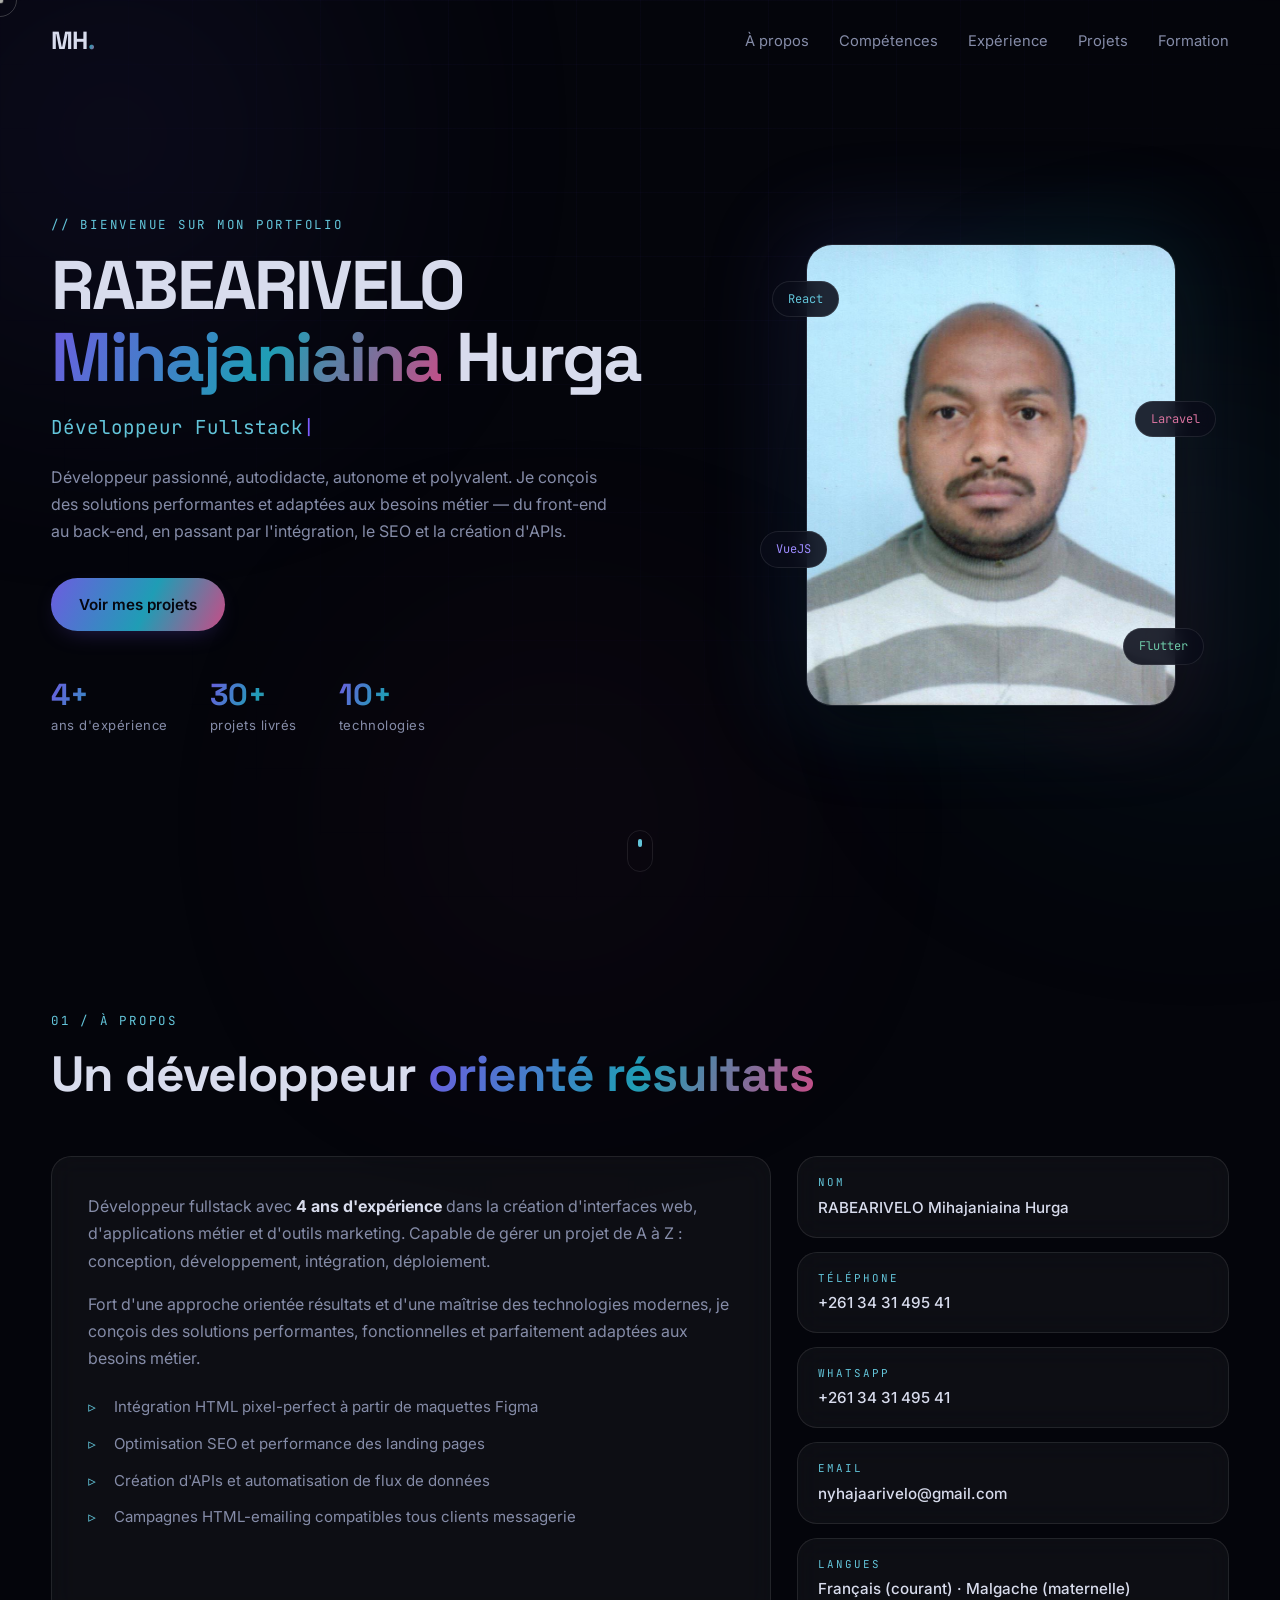
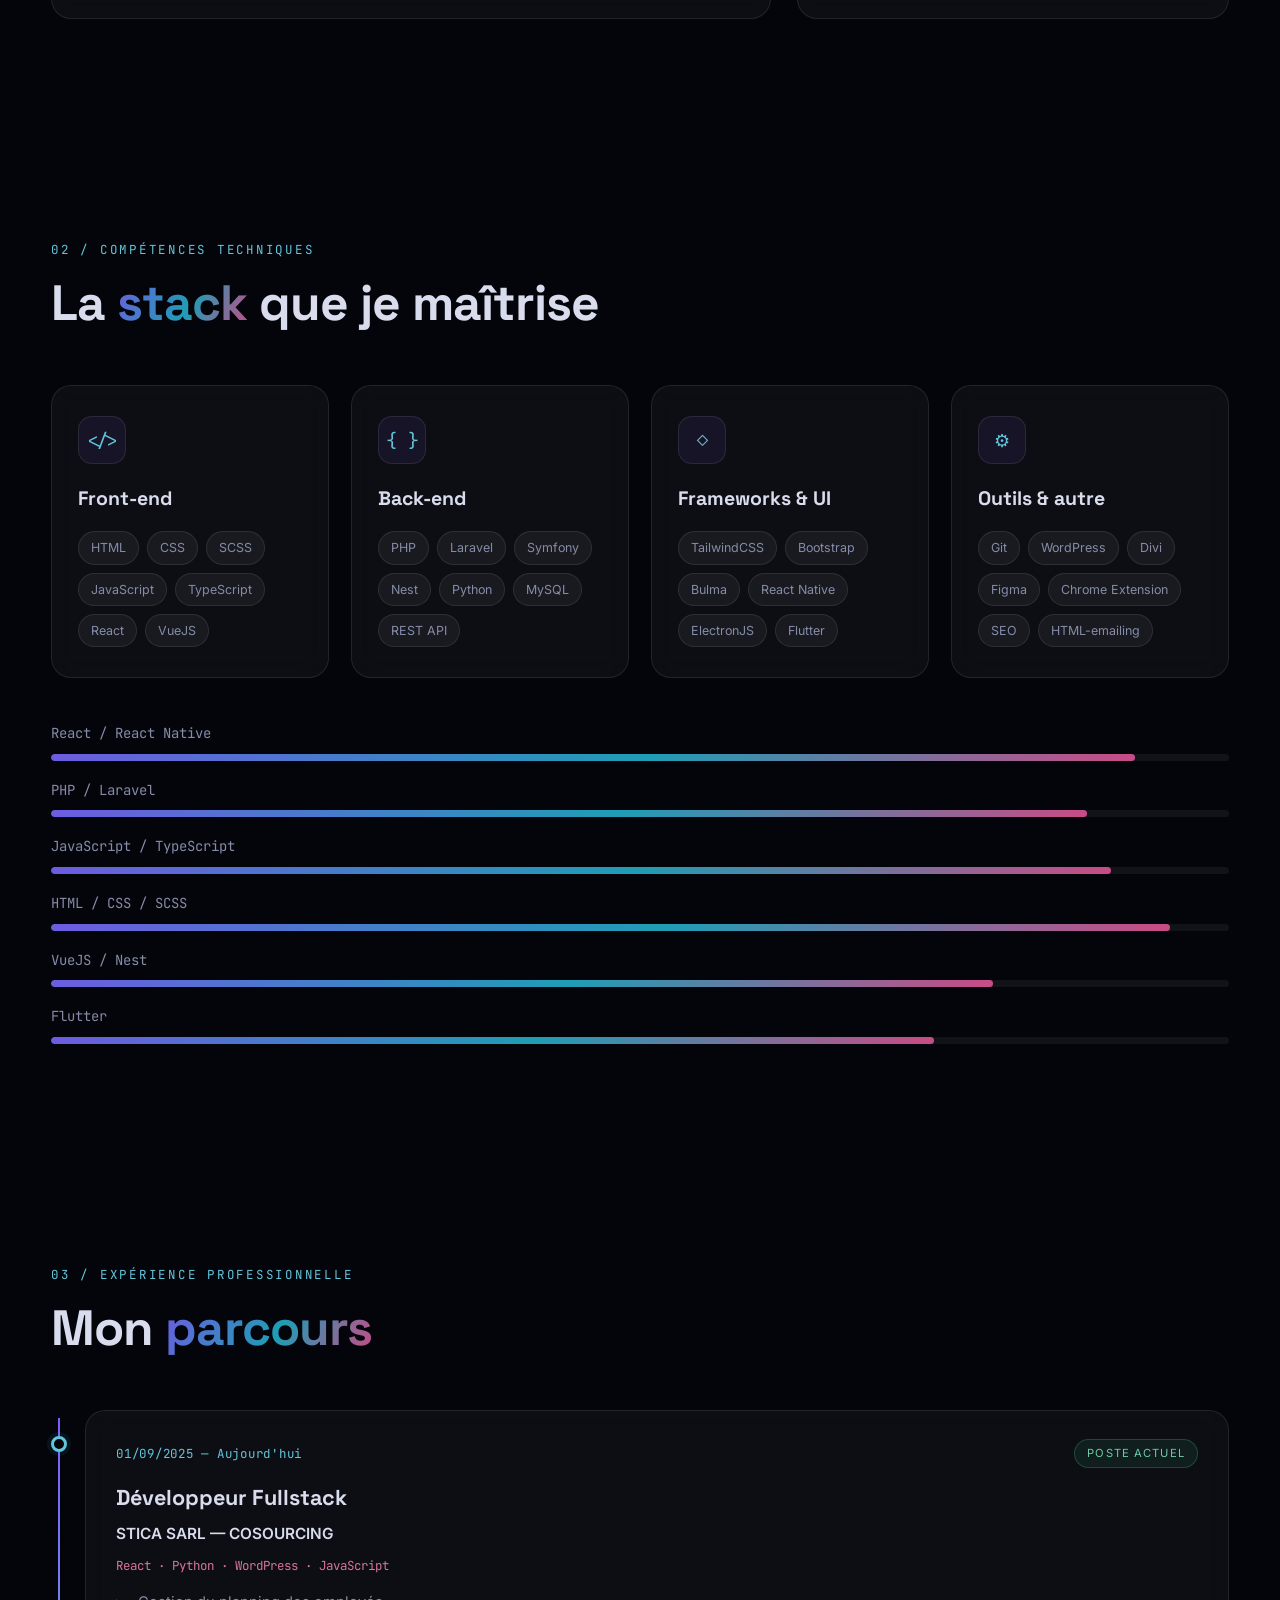
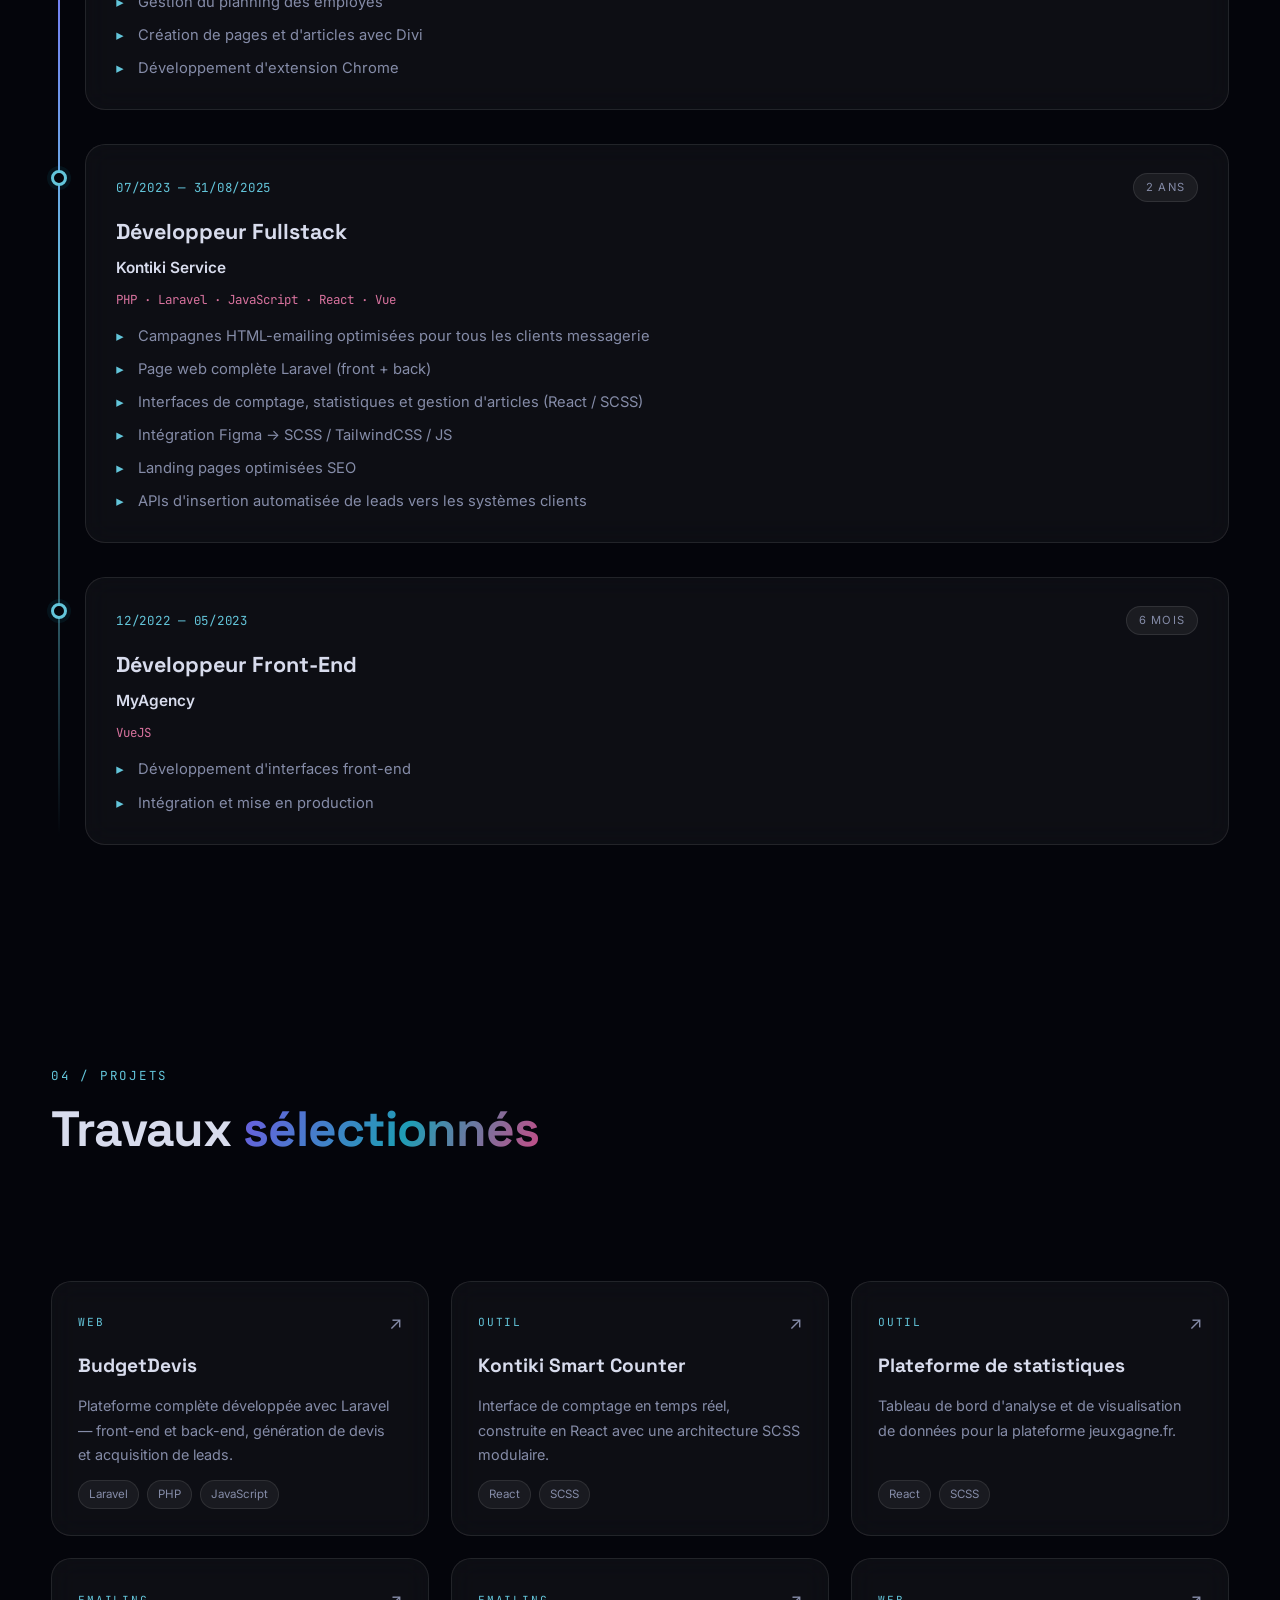
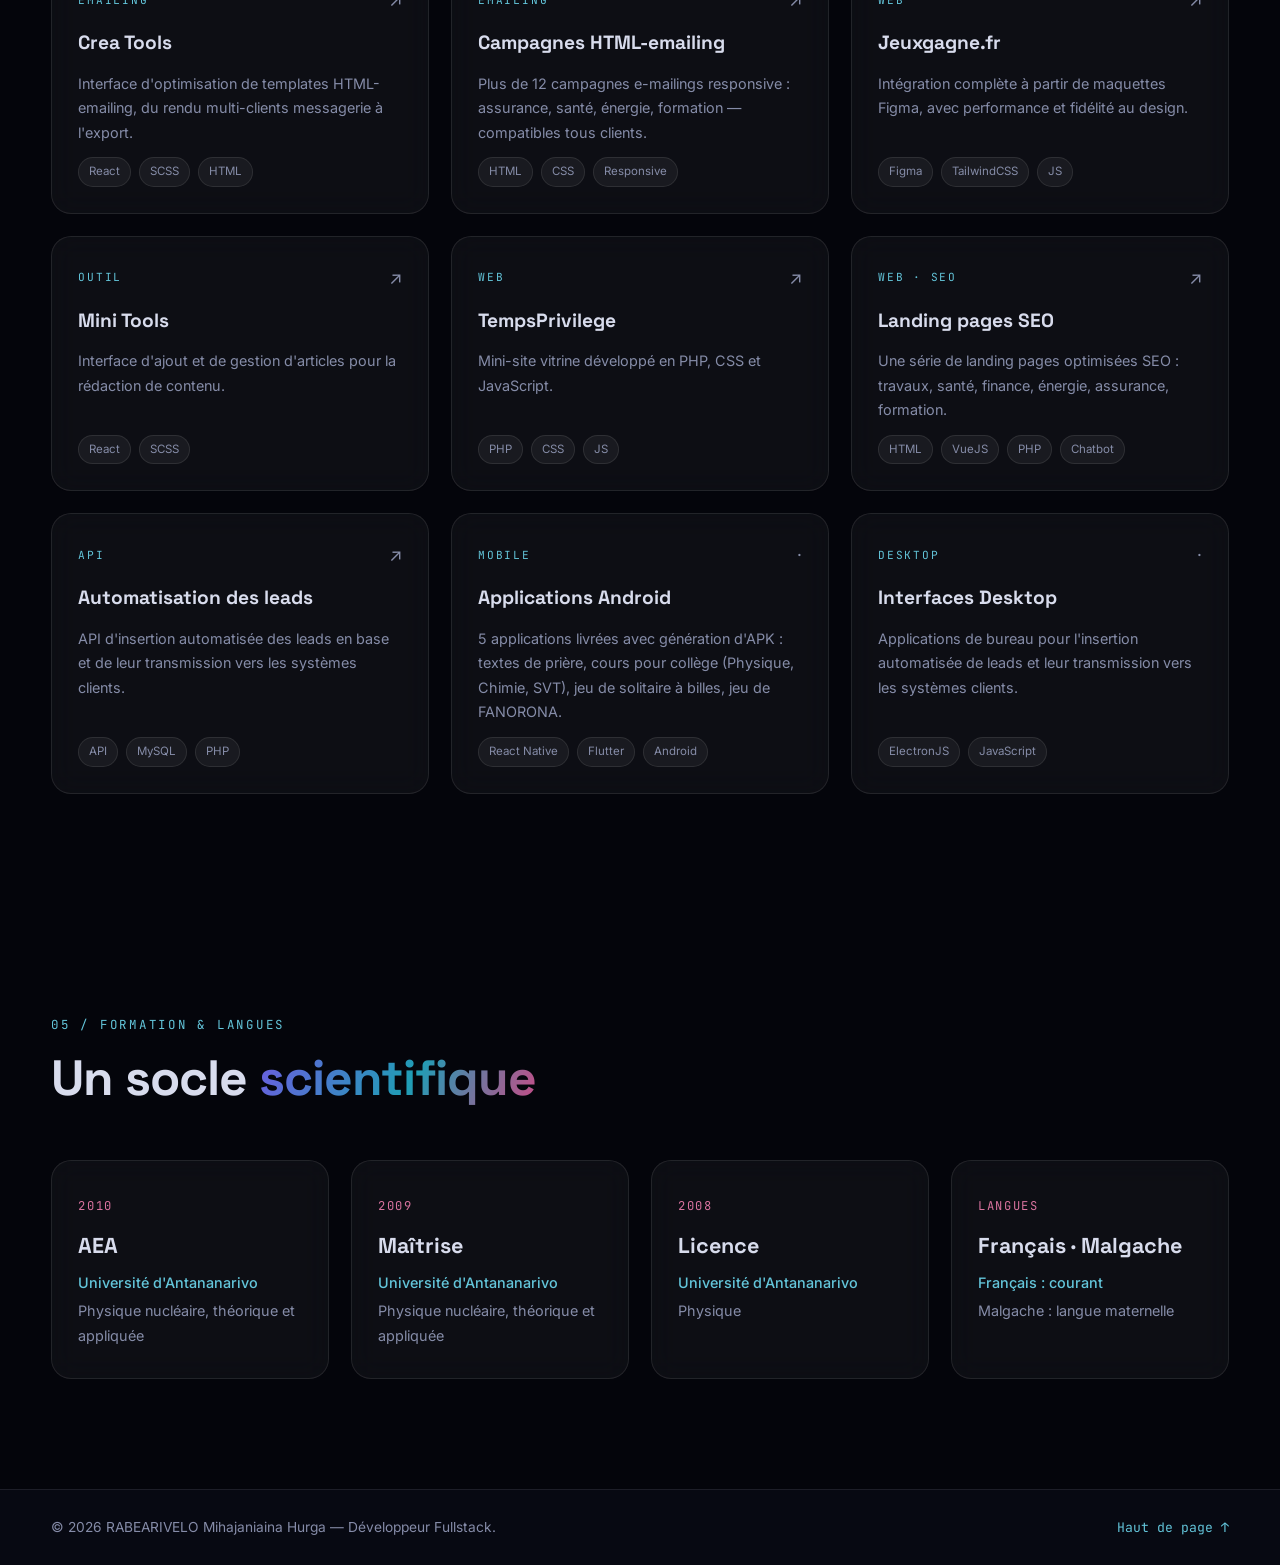
==== commit a9918363: "add dynamic content (data/content.js), renderer and admin CRUD" ====
--- a/index.html
+++ b/index.html
@@ -9,7 +9,7 @@
 <link rel="preconnect" href="https://fonts.gstatic.com" crossorigin />
 <link href="https://fonts.googleapis.com/css2?family=Space+Grotesk:wght@400;500;600;700&family=Inter:wght@300;400;500;600&family=JetBrains+Mono:wght@400;500&display=swap" rel="stylesheet" />
 <link rel="stylesheet" href="css/style.css" />
-<noscript><style>.reveal{opacity:1 !important;transform:none !important}.bars .bar-track i{width:var(--w) !important}</style></noscript>
+<noscript><style>main::before{content:"Ce site nécessite JavaScript pour afficher le contenu.";display:block;padding:40vh 20px 0;text-align:center;font-family:sans-serif}</style></noscript>
 </head>
 <body>
 
@@ -43,36 +43,22 @@
   <div class="container hero-inner">
     <div class="hero-content reveal">
       <p class="eyebrow">// Bienvenue sur mon portfolio</p>
-      <h1 class="hero-title">
-        RABEARIVELO<br />
-        <span class="grad">Mihajaniaina</span> Hurga
-      </h1>
+      <h1 class="hero-title" id="heroTitle"></h1>
       <p class="hero-role">
         <span id="typewriter"></span><span class="caret">|</span>
       </p>
-      <p class="hero-text">
-        Développeur passionné, autodidacte, autonome et polyvalent. Je conçois des
-        solutions performantes et adaptées aux besoins métier — du front-end au
-        back-end, en passant par l'intégration, le SEO et la création d'APIs.
-      </p>
+      <p class="hero-text" id="heroText"></p>
       <div class="hero-actions">
         <a href="#projects" class="btn btn-primary">Voir mes projets</a>
       </div>
-      <div class="hero-meta">
-        <div><strong>4+</strong><span>ans d'expérience</span></div>
-        <div><strong>30+</strong><span>projets livrés</span></div>
-        <div><strong>10+</strong><span>technologies</span></div>
-      </div>
+      <div class="hero-meta" id="heroMeta"></div>
     </div>
 
     <div class="hero-visual reveal">
       <div class="photo-frame">
         <div class="photo-ring"></div>
-        <img src="assets/profile.jpg" alt="Portrait de RABEARIVELO Mihajaniaina Hurga" />
-        <div class="photo-badge badge-1">React</div>
-        <div class="photo-badge badge-2">Laravel</div>
-        <div class="photo-badge badge-3">VueJS</div>
-        <div class="photo-badge badge-4">Flutter</div>
+        <img id="heroPhoto" src="assets/profile.jpg" alt="Portrait" />
+        <div id="heroBadges"></div>
       </div>
     </div>
   </div>
@@ -90,47 +76,8 @@
     </div>
 
     <div class="about-grid">
-      <div class="about-card glass reveal">
-        <p>
-          Développeur fullstack avec <strong>4 ans d'expérience</strong> dans la création
-          d'interfaces web, d'applications métier et d'outils marketing. Capable de gérer un
-          projet de A à Z : conception, développement, intégration, déploiement.
-        </p>
-        <p>
-          Fort d'une approche orientée résultats et d'une maîtrise des technologies modernes,
-          je conçois des solutions performantes, fonctionnelles et parfaitement adaptées aux
-          besoins métier.
-        </p>
-        <ul class="about-list">
-          <li>Intégration HTML pixel-perfect à partir de maquettes Figma</li>
-          <li>Optimisation SEO et performance des landing pages</li>
-          <li>Création d'APIs et automatisation de flux de données</li>
-          <li>Campagnes HTML-emailing compatibles tous clients messagerie</li>
-        </ul>
-      </div>
-
-      <div class="info-stack reveal">
-        <div class="info-card glass">
-          <span class="info-label">Nom</span>
-          <span class="info-value">RABEARIVELO Mihajaniaina Hurga</span>
-        </div>
-        <div class="info-card glass">
-          <span class="info-label">Téléphone</span>
-          <a class="info-value" href="tel:+261343149541">+261 34 31 495 41</a>
-        </div>
-        <div class="info-card glass">
-          <span class="info-label">WhatsApp</span>
-          <a class="info-value" href="https://wa.me/261343149541" target="_blank" rel="noopener">+261 34 31 495 41</a>
-        </div>
-        <div class="info-card glass">
-          <span class="info-label">Email</span>
-          <a class="info-value" href="mailto:nyhajaarivelo@gmail.com">nyhajaarivelo@gmail.com</a>
-        </div>
-        <div class="info-card glass">
-          <span class="info-label">Langues</span>
-          <span class="info-value">Français (courant) · Malgache (maternelle)</span>
-        </div>
-      </div>
+      <div class="about-card glass reveal" id="aboutText"></div>
+      <div class="info-stack reveal" id="aboutInfo"></div>
     </div>
   </div>
 </section>
@@ -143,52 +90,8 @@
       <h2 class="section-title">La <span class="grad">stack</span> que je maîtrise</h2>
     </div>
 
-    <div class="skills-grid">
-      <article class="skill-card glass reveal">
-        <div class="skill-icon">&lt;/&gt;</div>
-        <h3>Front-end</h3>
-        <div class="chips">
-          <span>HTML</span><span>CSS</span><span>SCSS</span><span>JavaScript</span>
-          <span>TypeScript</span><span>React</span><span>VueJS</span>
-        </div>
-      </article>
-
-      <article class="skill-card glass reveal">
-        <div class="skill-icon">{ }</div>
-        <h3>Back-end</h3>
-        <div class="chips">
-          <span>PHP</span><span>Laravel</span><span>Symfony</span><span>Nest</span>
-          <span>Python</span><span>MySQL</span><span>REST API</span>
-        </div>
-      </article>
-
-      <article class="skill-card glass reveal">
-        <div class="skill-icon">◇</div>
-        <h3>Frameworks &amp; UI</h3>
-        <div class="chips">
-          <span>TailwindCSS</span><span>Bootstrap</span><span>Bulma</span>
-          <span>React Native</span><span>ElectronJS</span><span>Flutter</span>
-        </div>
-      </article>
-
-      <article class="skill-card glass reveal">
-        <div class="skill-icon">⚙</div>
-        <h3>Outils &amp; autre</h3>
-        <div class="chips">
-          <span>Git</span><span>WordPress</span><span>Divi</span><span>Figma</span>
-          <span>Chrome Extension</span><span>SEO</span><span>HTML-emailing</span>
-        </div>
-      </article>
-    </div>
-
-    <div class="bars reveal">
-      <div class="bar"><span class="bar-label">React / React Native</span><div class="bar-track"><i style="--w:92%"></i></div></div>
-      <div class="bar"><span class="bar-label">PHP / Laravel</span><div class="bar-track"><i style="--w:88%"></i></div></div>
-      <div class="bar"><span class="bar-label">JavaScript / TypeScript</span><div class="bar-track"><i style="--w:90%"></i></div></div>
-      <div class="bar"><span class="bar-label">HTML / CSS / SCSS</span><div class="bar-track"><i style="--w:95%"></i></div></div>
-      <div class="bar"><span class="bar-label">VueJS / Nest</span><div class="bar-track"><i style="--w:80%"></i></div></div>
-      <div class="bar"><span class="bar-label">Flutter</span><div class="bar-track"><i style="--w:75%"></i></div></div>
-    </div>
+    <div class="skills-grid" id="skillsCards"></div>
+    <div class="bars reveal" id="skillsBars"></div>
   </div>
 </section>
 
@@ -200,63 +103,7 @@
       <h2 class="section-title">Mon <span class="grad">parcours</span></h2>
     </div>
 
-    <div class="timeline">
-      <article class="tl-item reveal">
-        <div class="tl-dot"></div>
-        <div class="tl-body glass">
-          <div class="tl-top">
-            <span class="tl-date">01/09/2025 — Aujourd'hui</span>
-            <span class="tl-tag current">Poste actuel</span>
-          </div>
-          <h3>Développeur Fullstack</h3>
-          <p class="tl-company">STICA SARL — COSOURCING</p>
-          <p class="tl-stack">React · Python · WordPress · JavaScript</p>
-          <ul>
-            <li>Gestion du planning des employés</li>
-            <li>Création de pages et d'articles avec Divi</li>
-            <li>Développement d'extension Chrome</li>
-          </ul>
-        </div>
-      </article>
-
-      <article class="tl-item reveal">
-        <div class="tl-dot"></div>
-        <div class="tl-body glass">
-          <div class="tl-top">
-            <span class="tl-date">07/2023 — 31/08/2025</span>
-            <span class="tl-tag">2 ans</span>
-          </div>
-          <h3>Développeur Fullstack</h3>
-          <p class="tl-company">Kontiki Service</p>
-          <p class="tl-stack">PHP · Laravel · JavaScript · React · Vue</p>
-          <ul>
-            <li>Campagnes HTML-emailing optimisées pour tous les clients messagerie</li>
-            <li>Page web complète Laravel (front + back)</li>
-            <li>Interfaces de comptage, statistiques et gestion d'articles (React / SCSS)</li>
-            <li>Intégration Figma → SCSS / TailwindCSS / JS</li>
-            <li>Landing pages optimisées SEO</li>
-            <li>APIs d'insertion automatisée de leads vers les systèmes clients</li>
-          </ul>
-        </div>
-      </article>
-
-      <article class="tl-item reveal">
-        <div class="tl-dot"></div>
-        <div class="tl-body glass">
-          <div class="tl-top">
-            <span class="tl-date">12/2022 — 05/2023</span>
-            <span class="tl-tag">6 mois</span>
-          </div>
-          <h3>Développeur Front-End</h3>
-          <p class="tl-company">MyAgency</p>
-          <p class="tl-stack">VueJS</p>
-          <ul>
-            <li>Développement d'interfaces front-end</li>
-            <li>Intégration et mise en production</li>
-          </ul>
-        </div>
-      </article>
-    </div>
+    <div class="timeline" id="timeline"></div>
   </div>
 </section>
 
@@ -268,102 +115,8 @@
       <h2 class="section-title">Travaux <span class="grad">sélectionnés</span></h2>
     </div>
 
-    <div class="filters reveal" id="filters">
-      <button class="filter active" data-filter="all">Tous</button>
-      <button class="filter" data-filter="web">Web</button>
-      <button class="filter" data-filter="emailing">Emailing</button>
-      <button class="filter" data-filter="tools">Outils</button>
-      <button class="filter" data-filter="mobile">Mobile</button>
-      <button class="filter" data-filter="desktop">Desktop</button>
-    </div>
-
-    <div class="projects-grid" id="projectsGrid">
-
-      <a class="project glass reveal" data-cat="web" href="https://budgetdevis.com/" target="_blank" rel="noopener">
-        <div class="project-top"><span class="project-cat">Web</span><span class="arrow">↗</span></div>
-        <h3>BudgetDevis</h3>
-        <p>Plateforme complète développée avec Laravel — front-end et back-end, génération de devis et acquisition de leads.</p>
-        <div class="chips sm"><span>Laravel</span><span>PHP</span><span>JavaScript</span></div>
-      </a>
-
-      <a class="project glass reveal" data-cat="tools" href="https://budgetdevis.com/kontiki-smart-counter/" target="_blank" rel="noopener">
-        <div class="project-top"><span class="project-cat">Outil</span><span class="arrow">↗</span></div>
-        <h3>Kontiki Smart Counter</h3>
-        <p>Interface de comptage en temps réel, construite en React avec une architecture SCSS modulaire.</p>
-        <div class="chips sm"><span>React</span><span>SCSS</span></div>
-      </a>
-
-      <a class="project glass reveal" data-cat="tools" href="https://statistics.jeuxgagne.fr/plateforme/" target="_blank" rel="noopener">
-        <div class="project-top"><span class="project-cat">Outil</span><span class="arrow">↗</span></div>
-        <h3>Plateforme de statistiques</h3>
-        <p>Tableau de bord d'analyse et de visualisation de données pour la plateforme jeuxgagne.fr.</p>
-        <div class="chips sm"><span>React</span><span>SCSS</span></div>
-      </a>
-
-      <a class="project glass reveal" data-cat="emailing" href="https://budgetdevis.com/crea-tools/" target="_blank" rel="noopener">
-        <div class="project-top"><span class="project-cat">Emailing</span><span class="arrow">↗</span></div>
-        <h3>Crea Tools</h3>
-        <p>Interface d'optimisation de templates HTML-emailing, du rendu multi-clients messagerie à l'export.</p>
-        <div class="chips sm"><span>React</span><span>SCSS</span><span>HTML</span></div>
-      </a>
-
-      <a class="project glass reveal" data-cat="emailing" href="https://budgetdevis.com/html-emailing/mutuelle-sante.html" target="_blank" rel="noopener">
-        <div class="project-top"><span class="project-cat">Emailing</span><span class="arrow">↗</span></div>
-        <h3>Campagnes HTML-emailing</h3>
-        <p>Plus de 12 campagnes e-mailings responsive : assurance, santé, énergie, formation — compatibles tous clients.</p>
-        <div class="chips sm"><span>HTML</span><span>CSS</span><span>Responsive</span></div>
-      </a>
-
-      <a class="project glass reveal" data-cat="web" href="https://jeuxgagne.fr" target="_blank" rel="noopener">
-        <div class="project-top"><span class="project-cat">Web</span><span class="arrow">↗</span></div>
-        <h3>Jeuxgagne.fr</h3>
-        <p>Intégration complète à partir de maquettes Figma, avec performance et fidélité au design.</p>
-        <div class="chips sm"><span>Figma</span><span>TailwindCSS</span><span>JS</span></div>
-      </a>
-
-      <a class="project glass reveal" data-cat="tools" href="https://budgetdevis.com/mini-tools/" target="_blank" rel="noopener">
-        <div class="project-top"><span class="project-cat">Outil</span><span class="arrow">↗</span></div>
-        <h3>Mini Tools</h3>
-        <p>Interface d'ajout et de gestion d'articles pour la rédaction de contenu.</p>
-        <div class="chips sm"><span>React</span><span>SCSS</span></div>
-      </a>
-
-      <a class="project glass reveal" data-cat="web" href="https://tempsprivilege.com/" target="_blank" rel="noopener">
-        <div class="project-top"><span class="project-cat">Web</span><span class="arrow">↗</span></div>
-        <h3>TempsPrivilege</h3>
-        <p>Mini-site vitrine développé en PHP, CSS et JavaScript.</p>
-        <div class="chips sm"><span>PHP</span><span>CSS</span><span>JS</span></div>
-      </a>
-
-      <a class="project glass reveal" data-cat="web" href="https://budgetdevis.com/travaux-et-renovation/panneau-solaire/" target="_blank" rel="noopener">
-        <div class="project-top"><span class="project-cat">Web · SEO</span><span class="arrow">↗</span></div>
-        <h3>Landing pages SEO</h3>
-        <p>Une série de landing pages optimisées SEO : travaux, santé, finance, énergie, assurance, formation.</p>
-        <div class="chips sm"><span>HTML</span><span>VueJS</span><span>PHP</span><span>Chatbot</span></div>
-      </a>
-
-      <a class="project glass reveal" data-cat="web" href="https://budgetdevis.com/" target="_blank" rel="noopener">
-        <div class="project-top"><span class="project-cat">API</span><span class="arrow">↗</span></div>
-        <h3>Automatisation des leads</h3>
-        <p>API d'insertion automatisée des leads en base et de leur transmission vers les systèmes clients.</p>
-        <div class="chips sm"><span>API</span><span>MySQL</span><span>PHP</span></div>
-      </a>
-
-      <article class="project glass reveal" data-cat="mobile">
-        <div class="project-top"><span class="project-cat">Mobile</span><span class="arrow">·</span></div>
-        <h3>Applications Android</h3>
-        <p>5 applications livrées avec génération d'APK : textes de prière, cours pour collège (Physique, Chimie, SVT), jeu de solitaire à billes, jeu de FANORONA.</p>
-        <div class="chips sm"><span>React Native</span><span>Flutter</span><span>Android</span></div>
-      </article>
-
-      <article class="project glass reveal" data-cat="desktop">
-        <div class="project-top"><span class="project-cat">Desktop</span><span class="arrow">·</span></div>
-        <h3>Interfaces Desktop</h3>
-        <p>Applications de bureau pour l'insertion automatisée de leads et leur transmission vers les systèmes clients.</p>
-        <div class="chips sm"><span>ElectronJS</span><span>JavaScript</span></div>
-      </article>
-
-    </div>
+    <div class="filters reveal" id="filters"></div>
+    <div class="projects-grid" id="projectsGrid"></div>
   </div>
 </section>
 
@@ -375,32 +128,7 @@
       <h2 class="section-title">Un socle <span class="grad">scientifique</span></h2>
     </div>
 
-    <div class="edu-grid">
-      <article class="edu-card glass reveal">
-        <span class="edu-year">2010</span>
-        <h3>AEA</h3>
-        <p class="edu-school">Université d'Antananarivo</p>
-        <p class="edu-field">Physique nucléaire, théorique et appliquée</p>
-      </article>
-      <article class="edu-card glass reveal">
-        <span class="edu-year">2009</span>
-        <h3>Maîtrise</h3>
-        <p class="edu-school">Université d'Antananarivo</p>
-        <p class="edu-field">Physique nucléaire, théorique et appliquée</p>
-      </article>
-      <article class="edu-card glass reveal">
-        <span class="edu-year">2008</span>
-        <h3>Licence</h3>
-        <p class="edu-school">Université d'Antananarivo</p>
-        <p class="edu-field">Physique</p>
-      </article>
-      <article class="edu-card glass reveal">
-        <span class="edu-year">Langues</span>
-        <h3>Français · Malgache</h3>
-        <p class="edu-school">Français : courant</p>
-        <p class="edu-field">Malgache : langue maternelle</p>
-      </article>
-    </div>
+    <div class="edu-grid" id="eduGrid"></div>
   </div>
 </section>
 
@@ -408,11 +136,13 @@
 
 <footer class="footer">
   <div class="container footer-inner">
-    <p>© <span id="year"></span> RABEARIVELO Mihajaniaina Hurga — Développeur Fullstack.</p>
+    <p id="footerText"></p>
     <a href="#home" class="to-top">Haut de page ↑</a>
   </div>
 </footer>
 
+<script src="data/content.js"></script>
+<script src="js/render.js"></script>
 <script src="js/main.js"></script>
 </body>
 </html>
